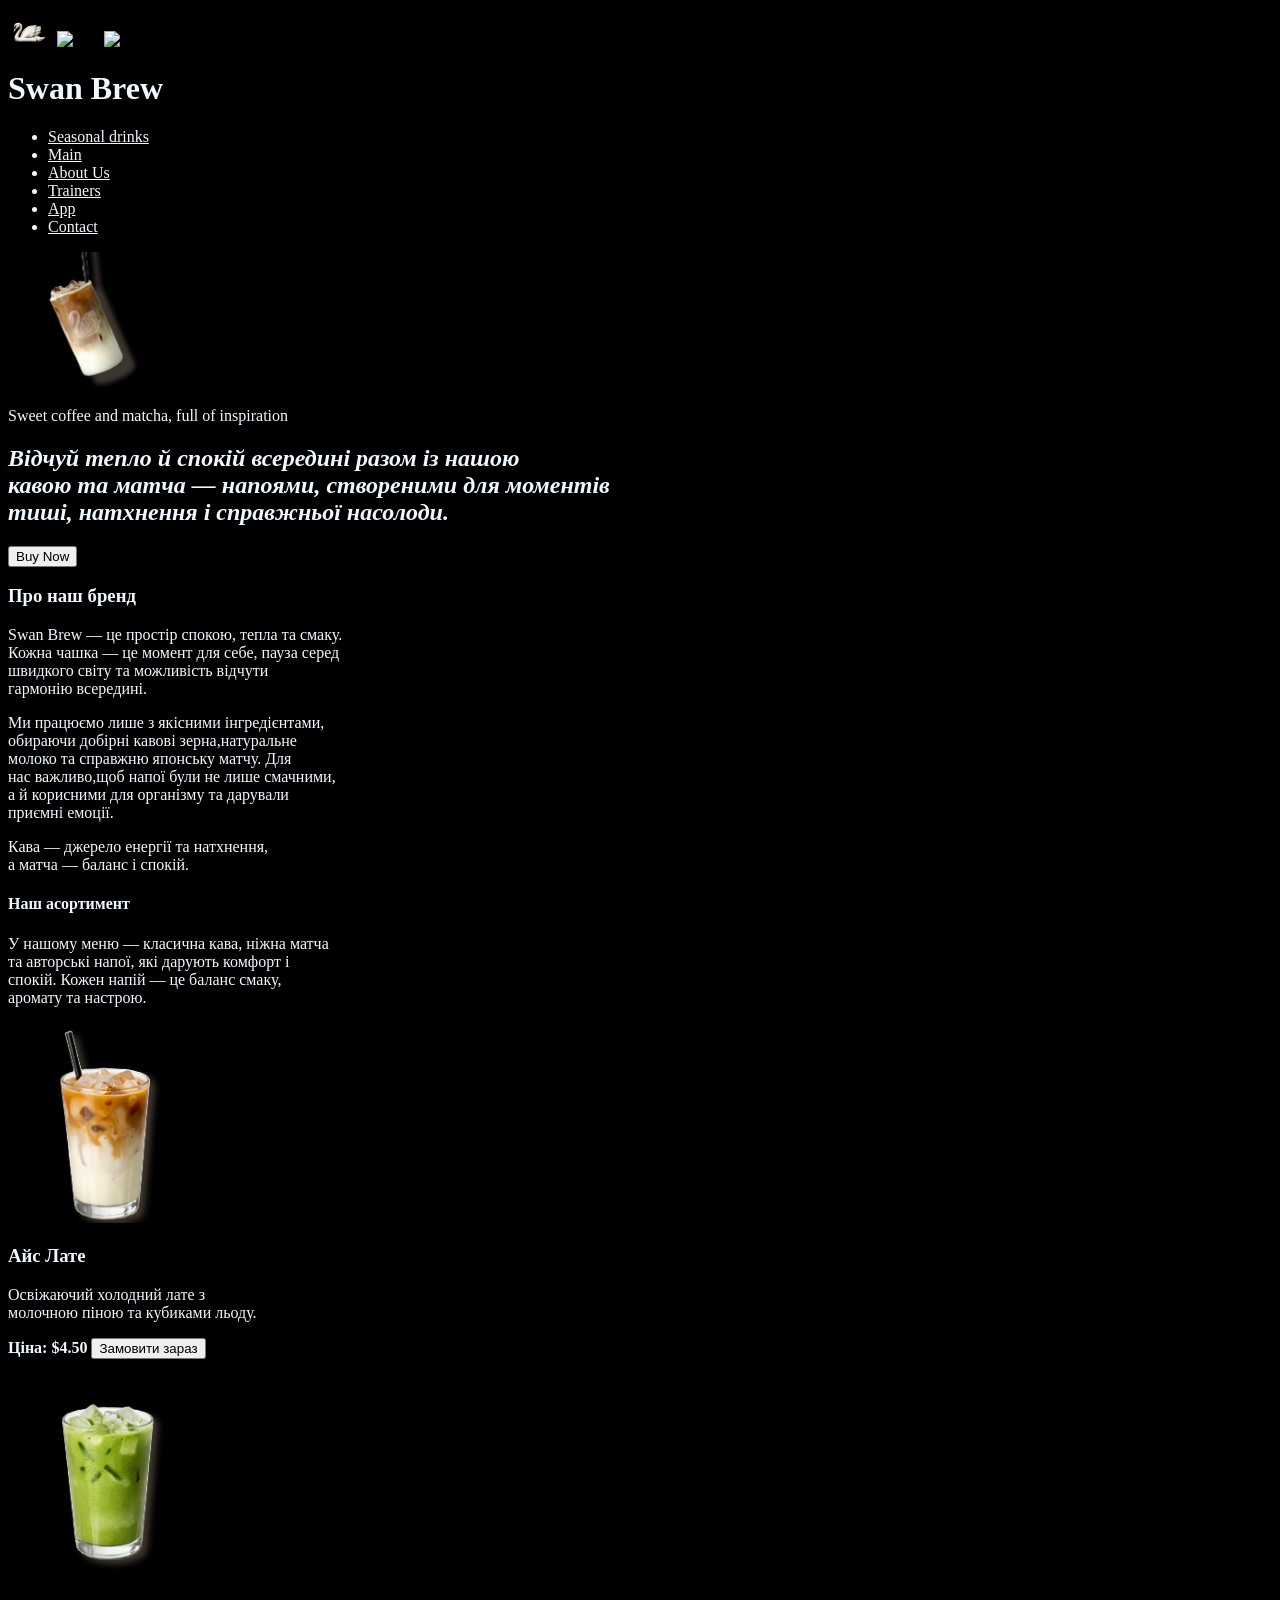
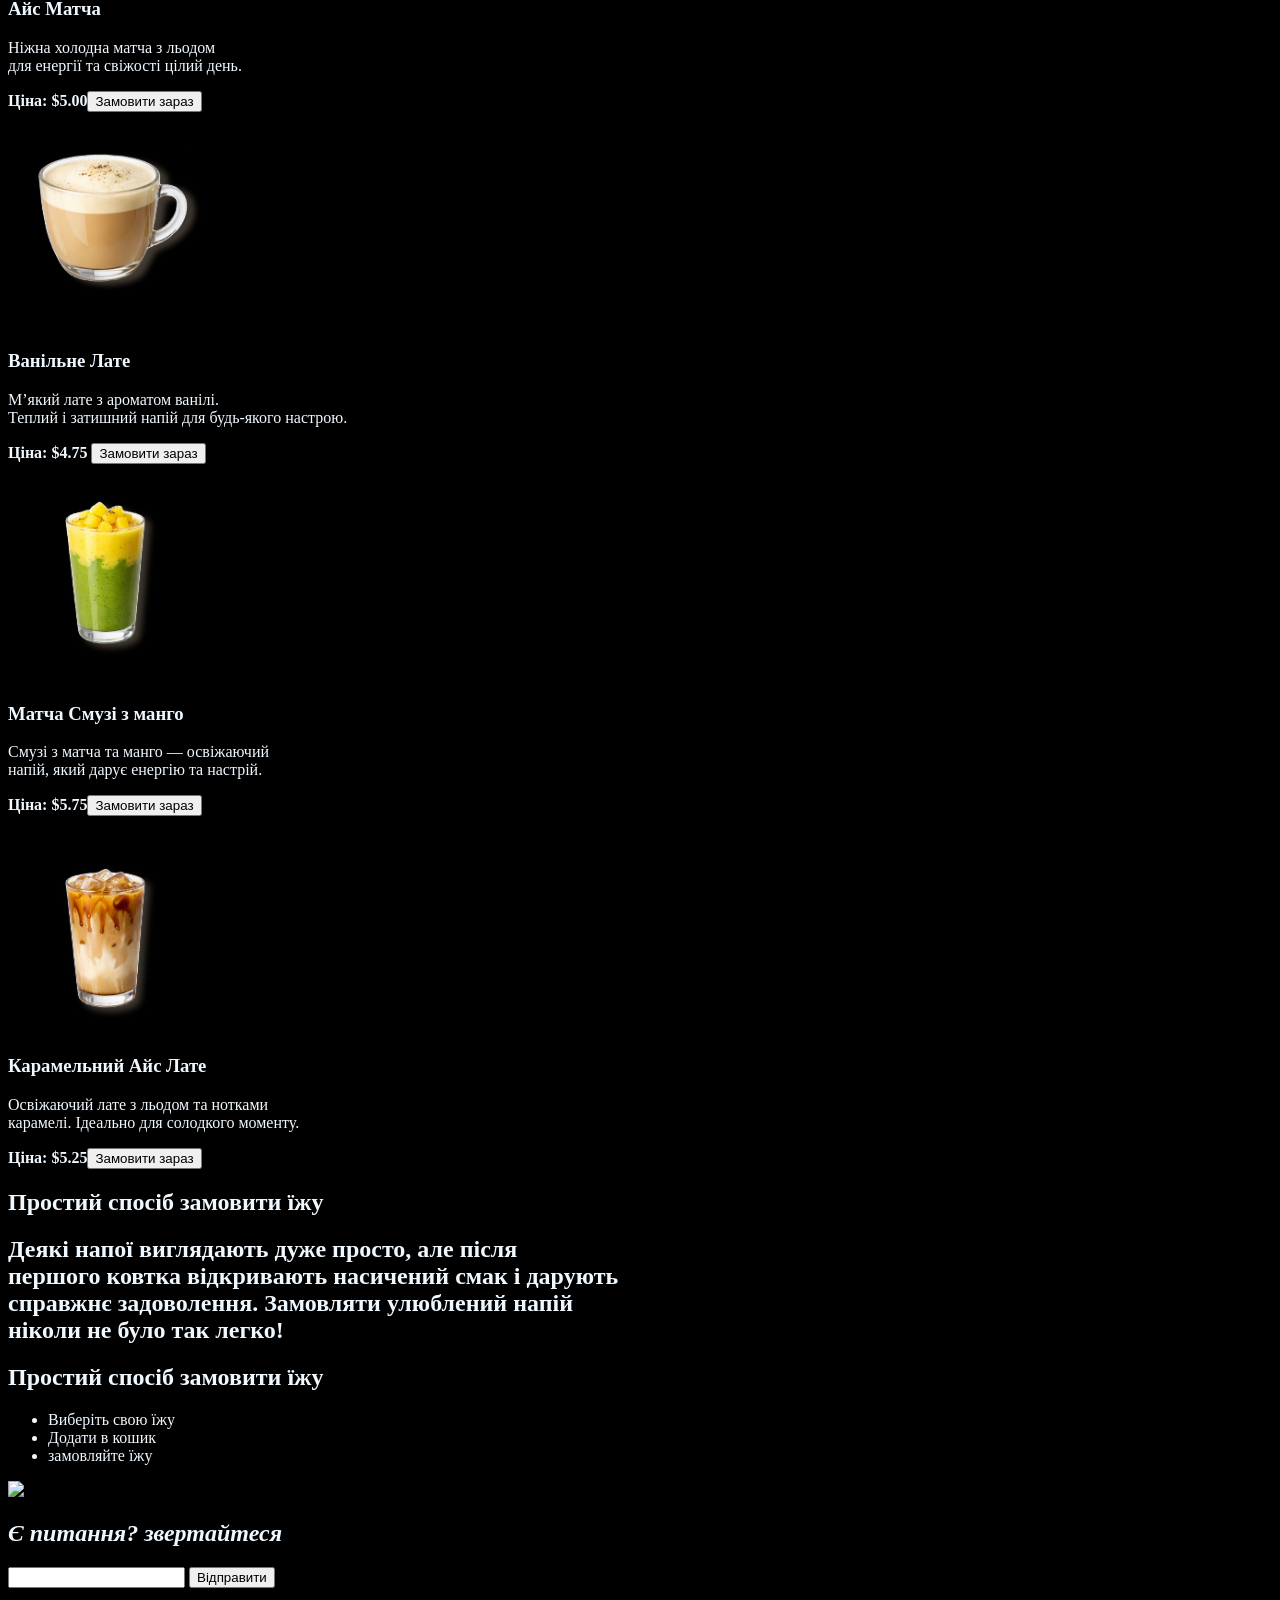
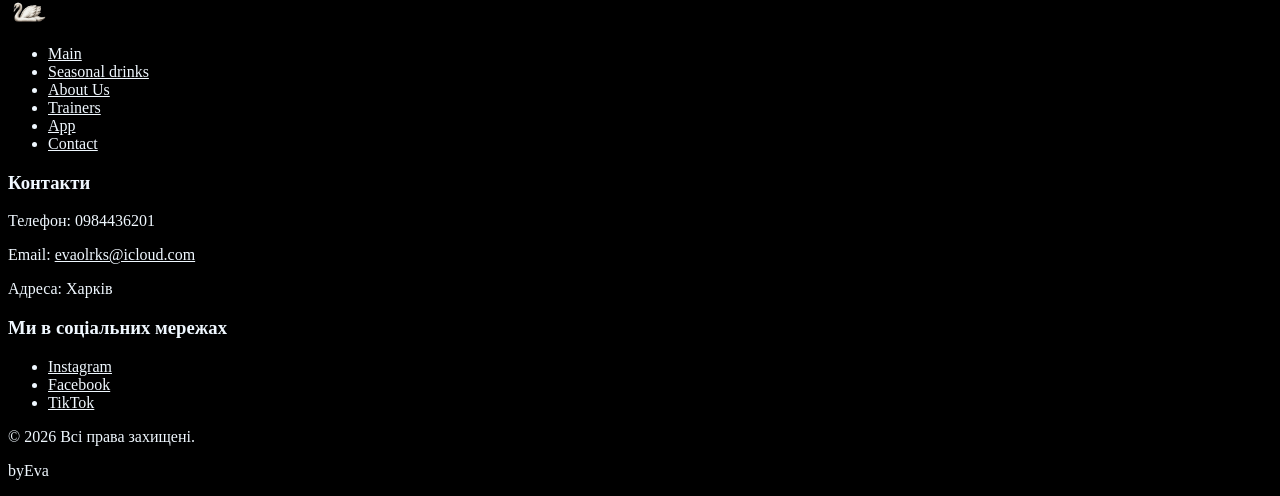
==== index.html @ 901956c5 "first commit" ====
<!DOCTYPE html>
<html lang="uk">

<head>
    <meta charset="UTF-8">
    <meta name="viewport" content="width=device-width, initial-scale=1.0">
    <title>Document</title>
    <style>
        body {
            background-color: black;
        }

        h1 {
            color: aliceblue;
        }

        li {
            color: aliceblue;
        }

        h2 {
            color: aliceblue;
        }

        h3 {
            color: aliceblue;
        }

        p {
            color: aliceblue;
        }

        h4 {
            color: aliceblue;
        }

        a {
            color: aliceblue;
        }
    </style>
</head>

<body>
    <header>
        <img src="./images/swanBrew.jpg" alt="Swan Brew" width="45">
        <img src="./images/navigation.pdf" alt="Nav">
        <img src="./images/socialMedia.pdf" alt="SocialMedia">
        <h1>Swan Brew</h1>
        <nav>
            <ul>
                <li><a href="seasonal.html">Seasonal drinks</a></li>
                <li><a href="#hero">Main</a></li>
                <li><a href="#about">About Us</a></li>
                <li><a href="#menu">Trainers</a></li>
                <li><a href="#app">App</a></li>
                <li><a href="#contact">Contact</a></li>
            </ul>
        </nav>
    </header>
    <main>
        <section id="hero">
            <img src="./images/logotype.jpg" alt="Чашка кави та матча з лебедем" width="150">
            <p>Sweet coffee and matcha, full of inspiration</p>
            <h2><em>Відчуй тепло й спокій всередині разом із нашою <br>
                    кавою та матча — напоями, створеними для моментів <br>
                    тиші, натхнення і справжньої насолоди.</em></h2>
            <a href="#products"></a>
            <button>Buy Now</button>
        </section>
        <section id="about">
            <h3>Про наш бренд</h3>
            <p>
                Swan Brew — це простір спокою, тепла та смаку. <br>
                Кожна чашка — це момент для себе, пауза серед <br>
                швидкого світу та можливість відчути <br>
                гармонію всередині.
            </p>
            <p>
                Ми працюємо лише з якісними інгредієнтами,<br>
                обираючи добірні кавові зерна,натуральне<br>
                молоко та справжню японську матчу. Для<br>
                нас важливо,щоб напої були не лише смачними, <br>
                а й корисними для організму та дарували <br>
                приємні емоції.
            </p>
            <p>
                Кава — джерело енергії та натхнення,<br>
                а матча — баланс і спокій.
            </p>
        </section>
        <section id="menu">
            <h4>Наш асортимент</h4>
            <p>
                У нашому меню — класична кава, ніжна матча <br>
                та авторські напої, які дарують комфорт і <br>
                спокій. Кожен напій — це баланс смаку,<br>
                аромату та настрою.
            </p>
            <article>
                <img src="./images/iceLatte.JPEG" alt="Чашка Айс Лате" width="200">
                <h3>Айс Лате</h3>
                <p>Освіжаючий холодний лате з <br>
                    молочною піною та кубиками льоду.</p>
                <p><strong>Ціна: $4.50 </strong><button>Замовити зараз</button></p>
            </article>
            <article>
                <img src="./images/icedMatchaLatte.JPEG" alt="Чашка Айс Матча" width="200">
                <h3>Айс Матча</h3>
                <p>Ніжна холодна матча з льодом <br>
                    для енергії та свіжості цілий день.</p>
                <p><strong>Ціна: $5.00</strong><button>Замовити зараз</button></p>
            </article>
            <article>
                <img src="./images/vanillaLatte.JPEG" alt="Чашка Ванільного Лате" width="200">
                <h3>Ванільне Лате</h3>
                <p>М’який лате з ароматом ванілі. <br>
                    Теплий і затишний напій для будь-якого настрою.</p>
                <p><strong>Ціна: $4.75 </strong><button>Замовити зараз</button></p>
            </article>
            <article>
                <img src="./images/matchaMangoSmothie.JPEG" alt="Матча смузі з манго" width="200">
                <h3>Матча Смузі з манго</h3>
                <p>Смузі з матча та манго — освіжаючий <br>
                    напій, який дарує енергію та настрій.</p>
                <p><strong>Ціна: $5.75</strong><button>Замовити зараз</button></p>
            </article>
            <article>
                <img src="./images/caramelIcedLatte.JPEG" alt="Карамельний Айс Лате" width="200">
                <h3>Карамельний Айс Лате</h3>
                <p>Освіжаючий лате з льодом та нотками <br>
                    карамелі. Ідеально для солодкого моменту.</p>
                <p><strong>Ціна: $5.25</strong><button>Замовити зараз</button></p>
            </article>
        </section>
        <section id="app">
            <h2>Простий спосіб замовити їжу</h2>
            <h2>Деякі напої виглядають дуже просто, але після <br>
                першого ковтка відкривають насичений смак і дарують<br>
                справжнє задоволення. Замовляти улюблений напій <br>
                ніколи не було так легко!</h2>
            <h2>Простий спосіб замовити їжу</h2>
            <ul>
                <li>Виберіть свою їжу</li>
                <li>Додати в кошик</li>
                <li>замовляйте їжу</li>
            </ul>
            <img src="./images/cta.pdf alt=" app store play store" width="250">
        </section>
        <form name="register-form">
            <h2> <em>Є питання? звертайтеся</em></h2>
            <label>
                <input type="text" name="enter your question">
            </label>
            <button type="submit">Відправити</button>
        </form>
    </main>
    <footer>
        <img src="./images/swanBrew.jpg" alt="logo" width="45">
        <nav>
            <ul>
                <li><a href="#hero">Main</a></li>
                <li><a href="#seasonal">Seasonal drinks</a></li>
                <li><a href="#about">About Us</a></li>
                <li><a href="#menu">Trainers</a></li>
                <li><a href="#app">App</a></li>
                <li><a href="#contact">Contact</a></li>
            </ul>
        </nav>
        <section id="contact">
            <h3>Контакти</h3>
            <p>Телефон: 0984436201</p>
            <p>Email: <a href="mailto:evaolrks@icloud.com">evaolrks@icloud.com</a></p>
            <p>Адреса: Харків</p>
        </section>
        <section id="social-media">
            <h3>Ми в соціальних мережах</h3>
            <ul>
                <li><a href="#">Instagram</a></li>
                <li><a href="#">Facebook</a></li>
                <li><a href="#">TikTok</a></li>
            </ul>
        </section>
        <p>&copy; 2026 Всі права захищені.</p>
        <p>byEva</p>
    </footer>
</body>

</html>
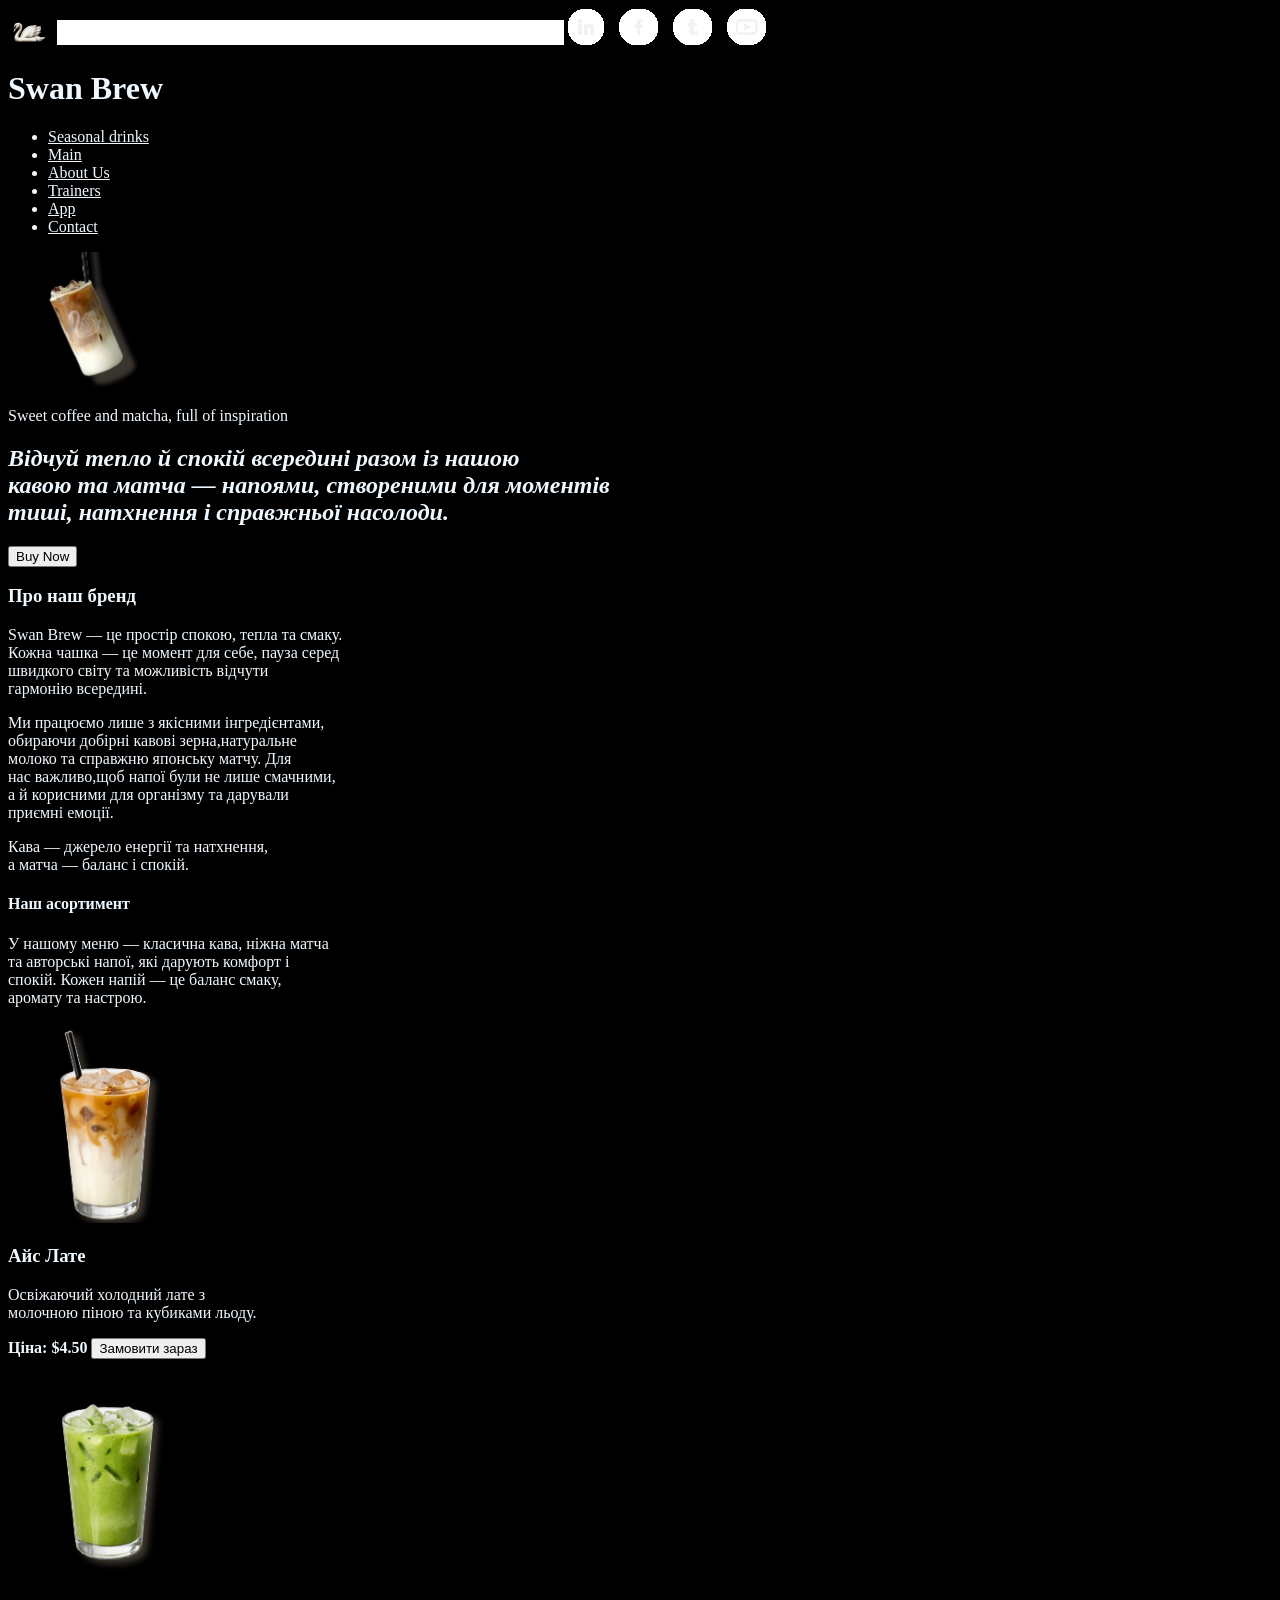
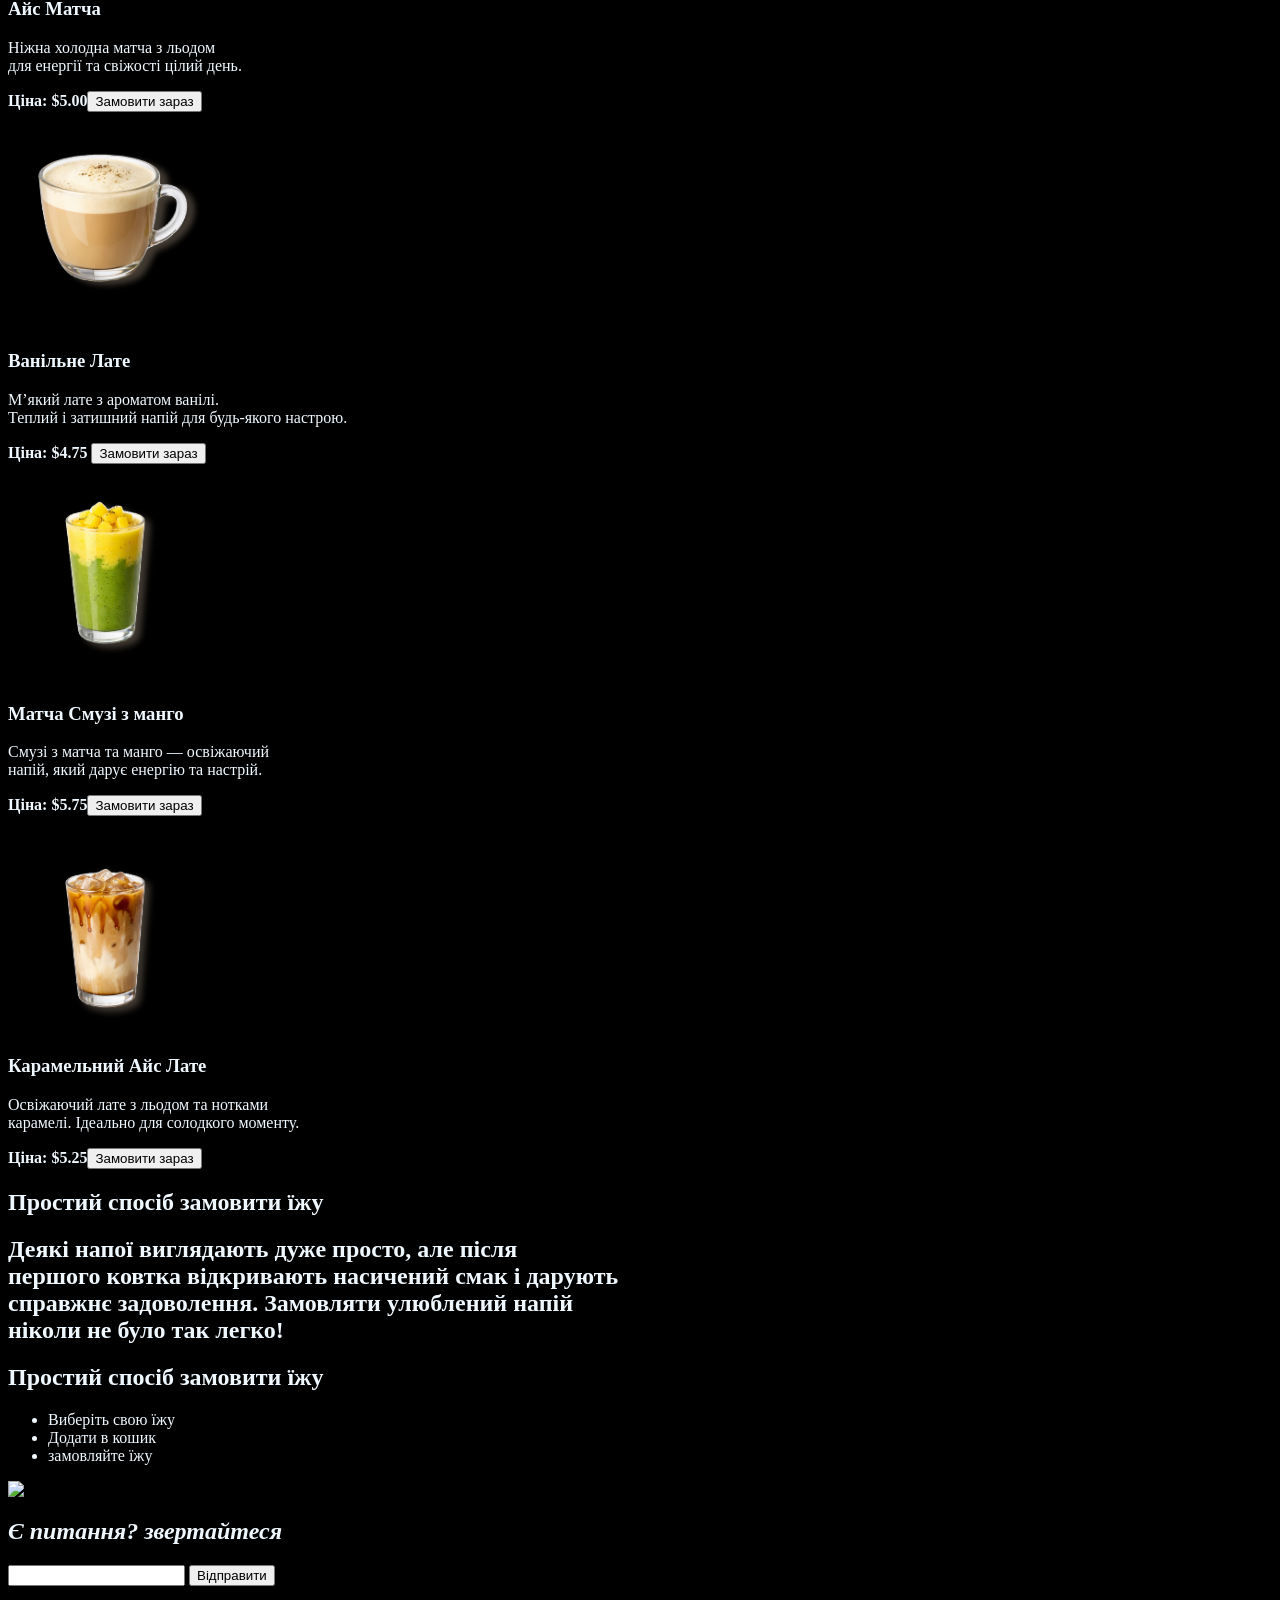
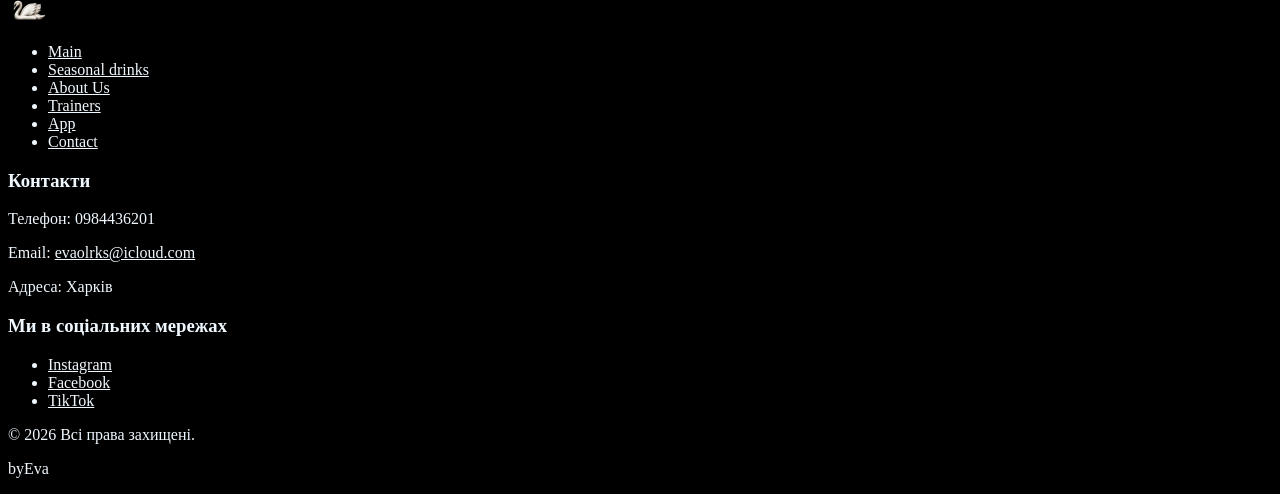
==== commit 99e85f42: "commit" ====
--- a/index.html
+++ b/index.html
@@ -43,8 +43,8 @@
 <body>
     <header>
         <img src="./images/swanBrew.jpg" alt="Swan Brew" width="45">
-        <img src="./images/navigation.pdf" alt="Nav">
-        <img src="./images/socialMedia.pdf" alt="SocialMedia">
+        <img src="./images/navigation.jpg" alt="Nav">
+        <img src="./images/socialMedia.jpg" alt="SocialMedia">
         <h1>Swan Brew</h1>
         <nav>
             <ul>
@@ -144,7 +144,7 @@
                 <li>Додати в кошик</li>
                 <li>замовляйте їжу</li>
             </ul>
-            <img src="./images/cta.pdf alt=" app store play store" width="250">
+            <img src="./images/cta.pdf alt=" alt="app store play store" width="250">
         </section>
         <form name="register-form">
             <h2> <em>Є питання? звертайтеся</em></h2>
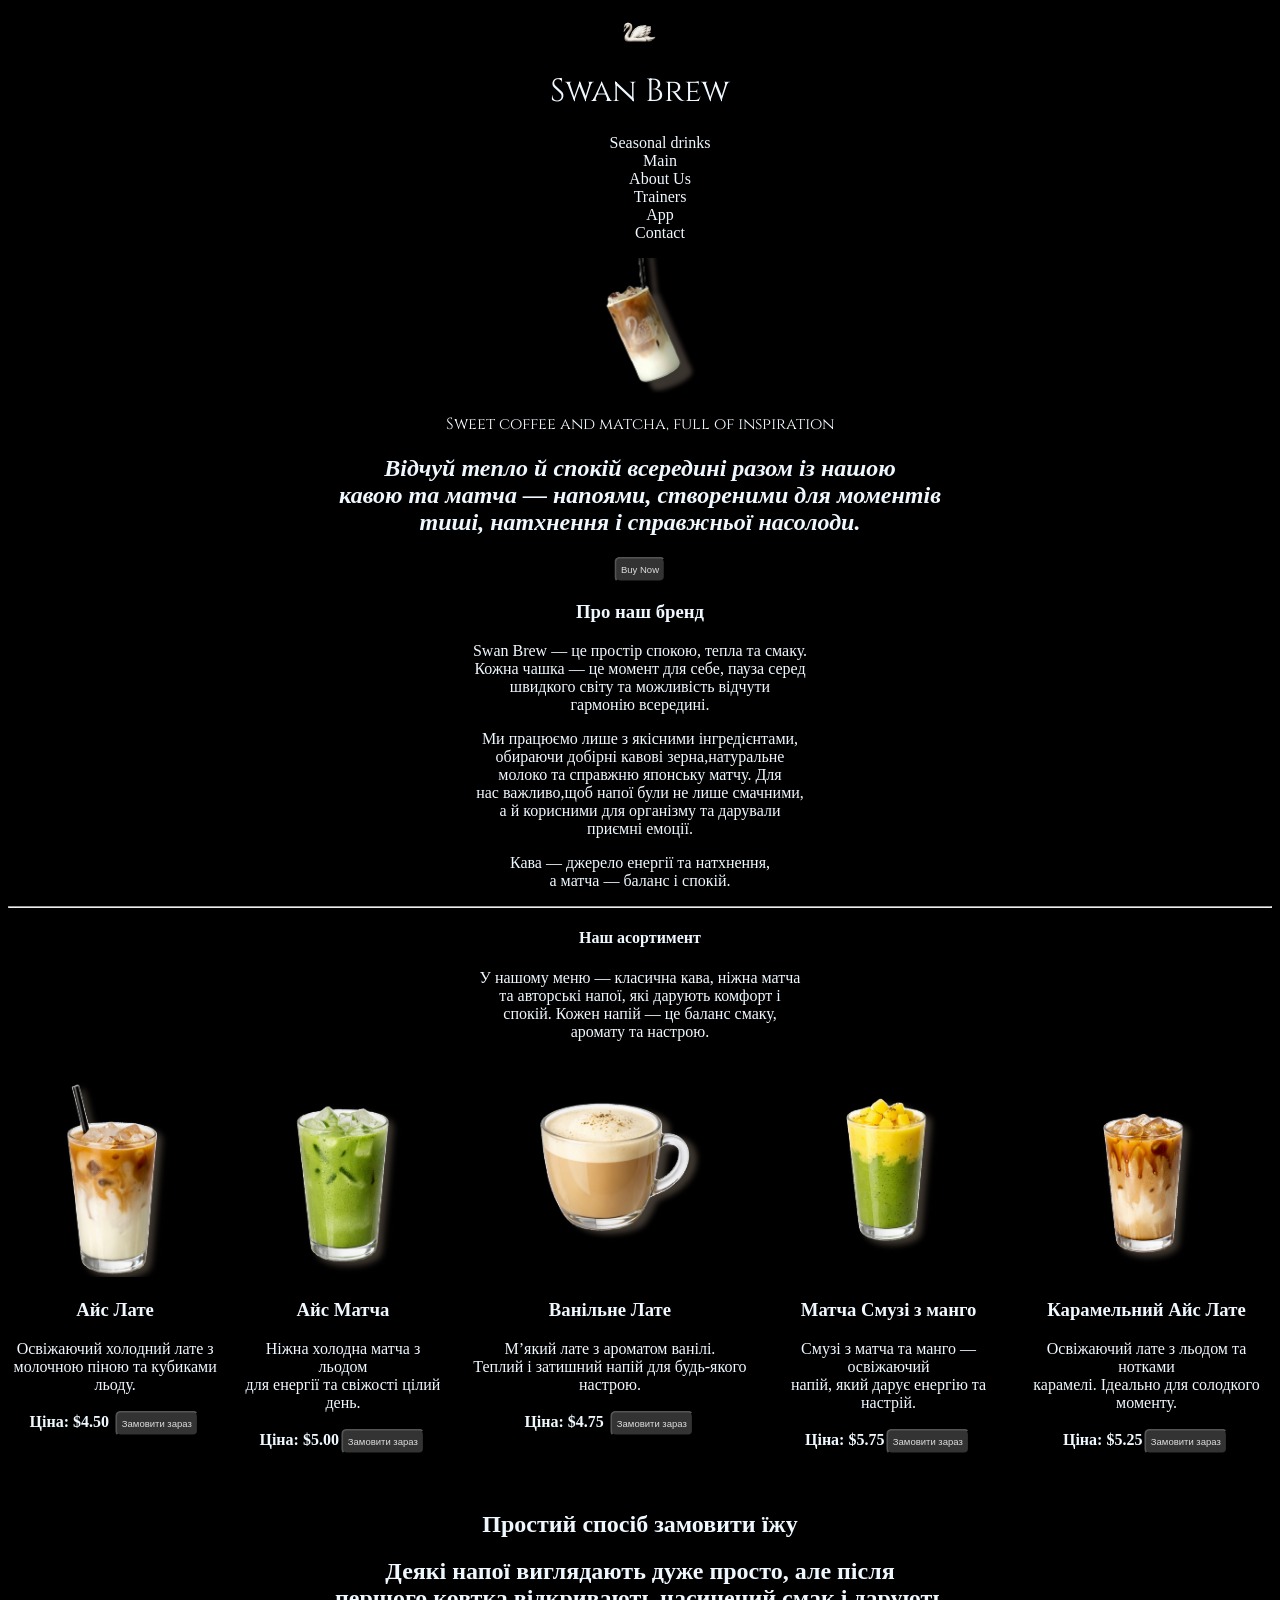
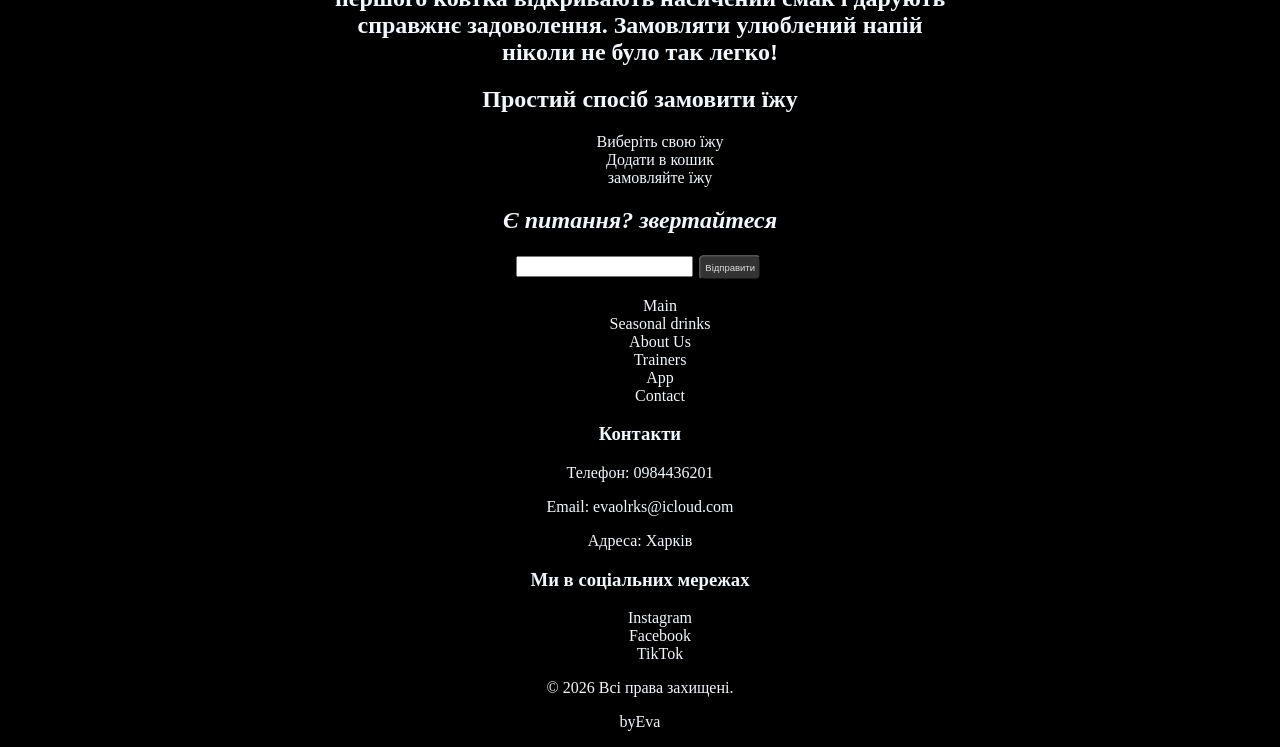
==== commit 4d1c6e34: "commit" ====
--- a/index.html
+++ b/index.html
@@ -4,49 +4,17 @@
 <head>
     <meta charset="UTF-8">
     <meta name="viewport" content="width=device-width, initial-scale=1.0">
-    <title>Document</title>
-    <style>
-        body {
-            background-color: black;
-        }
-
-        h1 {
-            color: aliceblue;
-        }
-
-        li {
-            color: aliceblue;
-        }
-
-        h2 {
-            color: aliceblue;
-        }
-
-        h3 {
-            color: aliceblue;
-        }
-
-        p {
-            color: aliceblue;
-        }
-
-        h4 {
-            color: aliceblue;
-        }
-
-        a {
-            color: aliceblue;
-        }
-    </style>
-</head>
+    <title>Swan Brew - Cafe</title>
+    <link rel="stylesheet" href="./style.css">
+<link href="https://fonts.googleapis.com/css2?family=Cinzel:wght@400..900&display=swap" rel="stylesheet">
 
 <body>
-    <header>
+
+    <header> 
         <img src="./images/swanBrew.jpg" alt="Swan Brew" width="45">
-        <img src="./images/navigation.jpg" alt="Nav">
-        <img src="./images/socialMedia.jpg" alt="SocialMedia">
+
         <h1>Swan Brew</h1>
-        <nav>
+      <nav>
             <ul>
                 <li><a href="seasonal.html">Seasonal drinks</a></li>
                 <li><a href="#hero">Main</a></li>
@@ -60,7 +28,7 @@
     <main>
         <section id="hero">
             <img src="./images/logotype.jpg" alt="Чашка кави та матча з лебедем" width="150">
-            <p>Sweet coffee and matcha, full of inspiration</p>
+            <p class="intro">Sweet coffee and matcha, full of inspiration</p>
             <h2><em>Відчуй тепло й спокій всередині разом із нашою <br>
                     кавою та матча — напоями, створеними для моментів <br>
                     тиші, натхнення і справжньої насолоди.</em></h2>
@@ -88,43 +56,44 @@
                 а матча — баланс і спокій.
             </p>
         </section>
-        <section id="menu">
-            <h4>Наш асортимент</h4>
+        <hr>
+        <section><h4>Наш асортимент</h4>
             <p>
                 У нашому меню — класична кава, ніжна матча <br>
                 та авторські напої, які дарують комфорт і <br>
                 спокій. Кожен напій — це баланс смаку,<br>
                 аромату та настрою.
-            </p>
-            <article>
+            </p></section>
+        <section id="menu">
+            <article class="product-card">
                 <img src="./images/iceLatte.JPEG" alt="Чашка Айс Лате" width="200">
                 <h3>Айс Лате</h3>
                 <p>Освіжаючий холодний лате з <br>
                     молочною піною та кубиками льоду.</p>
                 <p><strong>Ціна: $4.50 </strong><button>Замовити зараз</button></p>
             </article>
-            <article>
+            <article class="product-card">
                 <img src="./images/icedMatchaLatte.JPEG" alt="Чашка Айс Матча" width="200">
                 <h3>Айс Матча</h3>
                 <p>Ніжна холодна матча з льодом <br>
                     для енергії та свіжості цілий день.</p>
                 <p><strong>Ціна: $5.00</strong><button>Замовити зараз</button></p>
             </article>
-            <article>
+            <article class="product-card">
                 <img src="./images/vanillaLatte.JPEG" alt="Чашка Ванільного Лате" width="200">
                 <h3>Ванільне Лате</h3>
                 <p>М’який лате з ароматом ванілі. <br>
                     Теплий і затишний напій для будь-якого настрою.</p>
                 <p><strong>Ціна: $4.75 </strong><button>Замовити зараз</button></p>
             </article>
-            <article>
+            <article class="product-card">
                 <img src="./images/matchaMangoSmothie.JPEG" alt="Матча смузі з манго" width="200">
                 <h3>Матча Смузі з манго</h3>
                 <p>Смузі з матча та манго — освіжаючий <br>
                     напій, який дарує енергію та настрій.</p>
                 <p><strong>Ціна: $5.75</strong><button>Замовити зараз</button></p>
             </article>
-            <article>
+            <article class="product-card">
                 <img src="./images/caramelIcedLatte.JPEG" alt="Карамельний Айс Лате" width="200">
                 <h3>Карамельний Айс Лате</h3>
                 <p>Освіжаючий лате з льодом та нотками <br>
@@ -139,12 +108,13 @@
                 справжнє задоволення. Замовляти улюблений напій <br>
                 ніколи не було так легко!</h2>
             <h2>Простий спосіб замовити їжу</h2>
-            <ul>
+           <ul>
                 <li>Виберіть свою їжу</li>
                 <li>Додати в кошик</li>
                 <li>замовляйте їжу</li>
+           
             </ul>
-            <img src="./images/cta.pdf alt=" alt="app store play store" width="250">
+       
         </section>
         <form name="register-form">
             <h2> <em>Є питання? звертайтеся</em></h2>
@@ -154,12 +124,12 @@
             <button type="submit">Відправити</button>
         </form>
     </main>
-    <footer>
-        <img src="./images/swanBrew.jpg" alt="logo" width="45">
+    
+    <footer> 
         <nav>
             <ul>
                 <li><a href="#hero">Main</a></li>
-                <li><a href="#seasonal">Seasonal drinks</a></li>
+                <li><a href="seasonal.html">Seasonal drinks</a></li>
                 <li><a href="#about">About Us</a></li>
                 <li><a href="#menu">Trainers</a></li>
                 <li><a href="#app">App</a></li>
--- a/style.css
+++ b/style.css
@@ -0,0 +1,41 @@
+ body {
+  background-color: rgb(0, 0, 0);
+  text-align: center;
+  color: aliceblue;
+   }
+a {
+  color : aliceblue;
+  text-decoration: none;
+}
+ul li {
+  list-style: none;
+}
+ h1 {
+  color: aliceblue;
+  font-family: "Cinzel", serif;
+  font-weight: 400;
+  font-style: normal;
+ }
+  button {
+  background-color: rgb(31, 31, 31);
+  color: rgb(222, 220, 220);
+  padding: 6px 5px;
+  font-size: 10px;
+  border-radius: 6px;
+  background-color: #333;
+  transform: scale(0.95);
+}
+.intro{
+font-family: "Cinzel", serif;
+  font-weight: 400;
+  font-style: normal;
+}
+#menu {
+  display: flex;     
+  flex-wrap: nowrap;    
+  gap: 20px;          
+  padding: 20px 0;   
+}
+
+
+
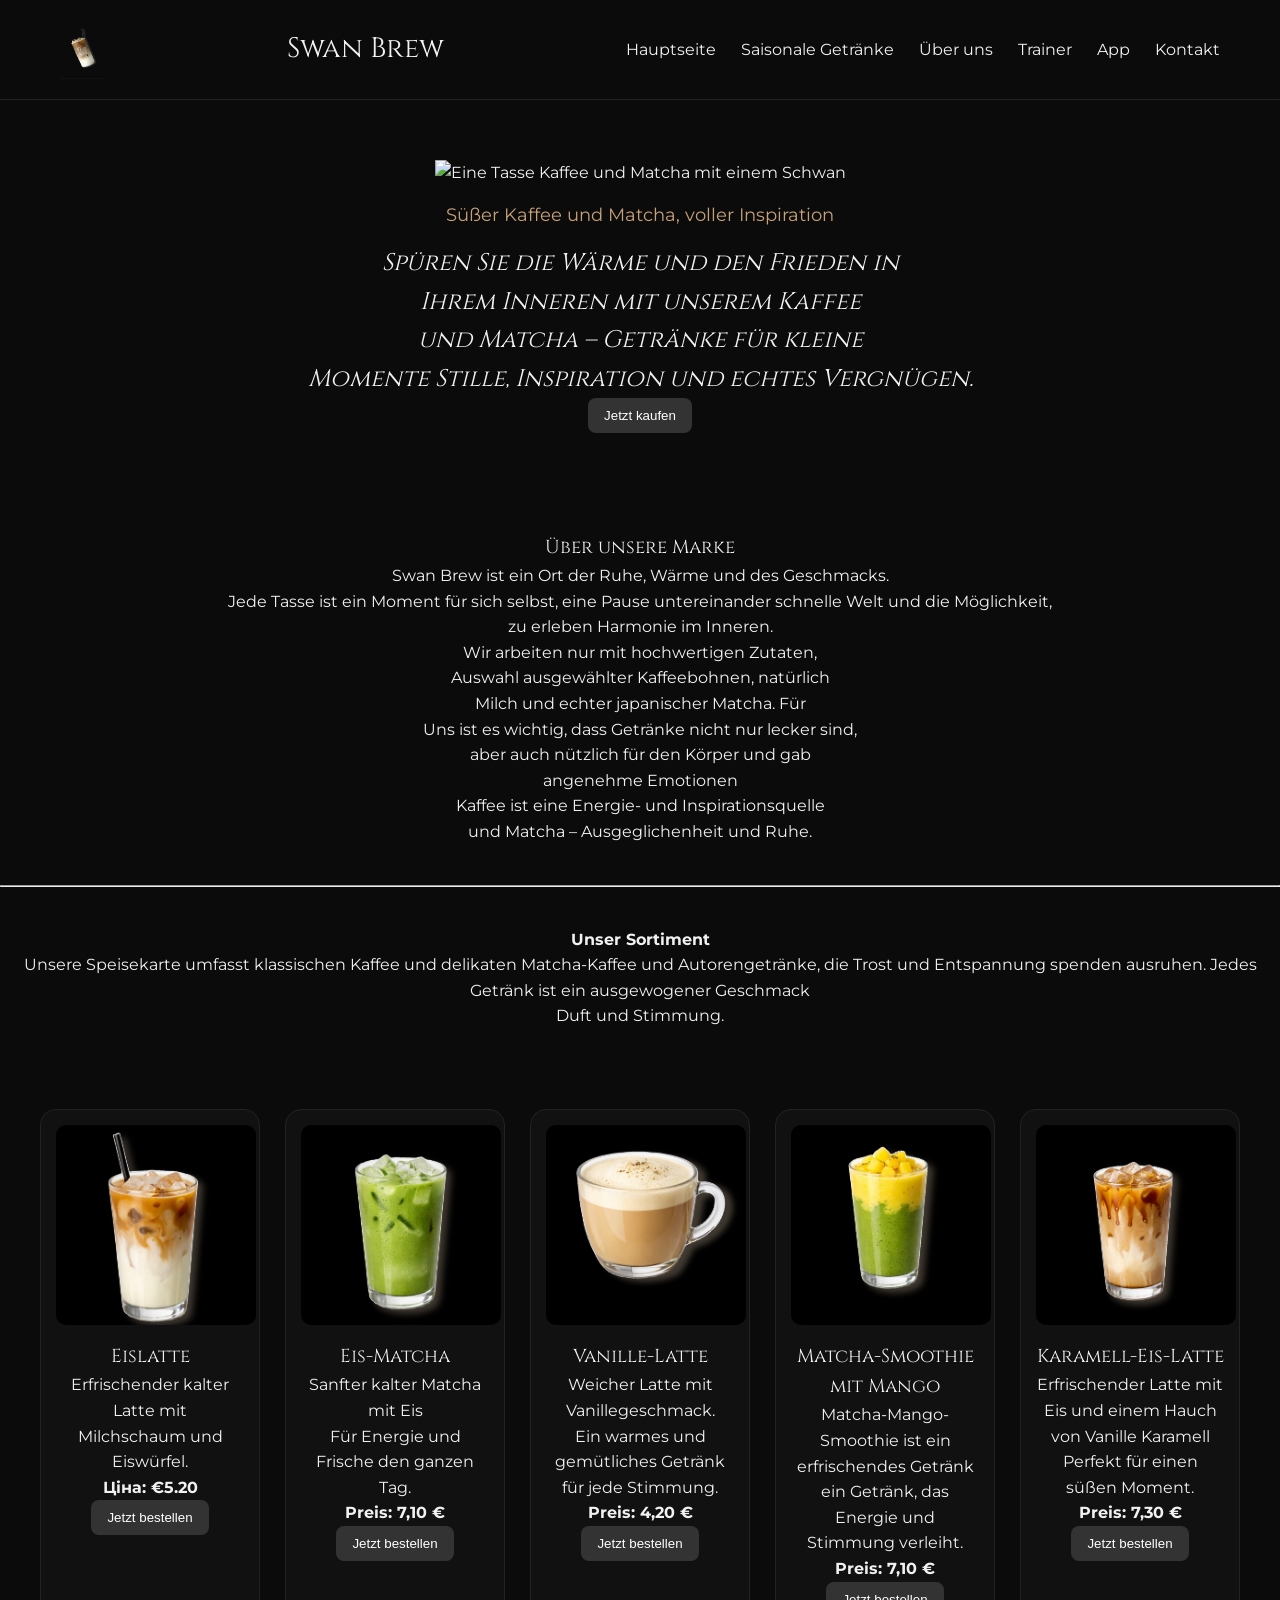
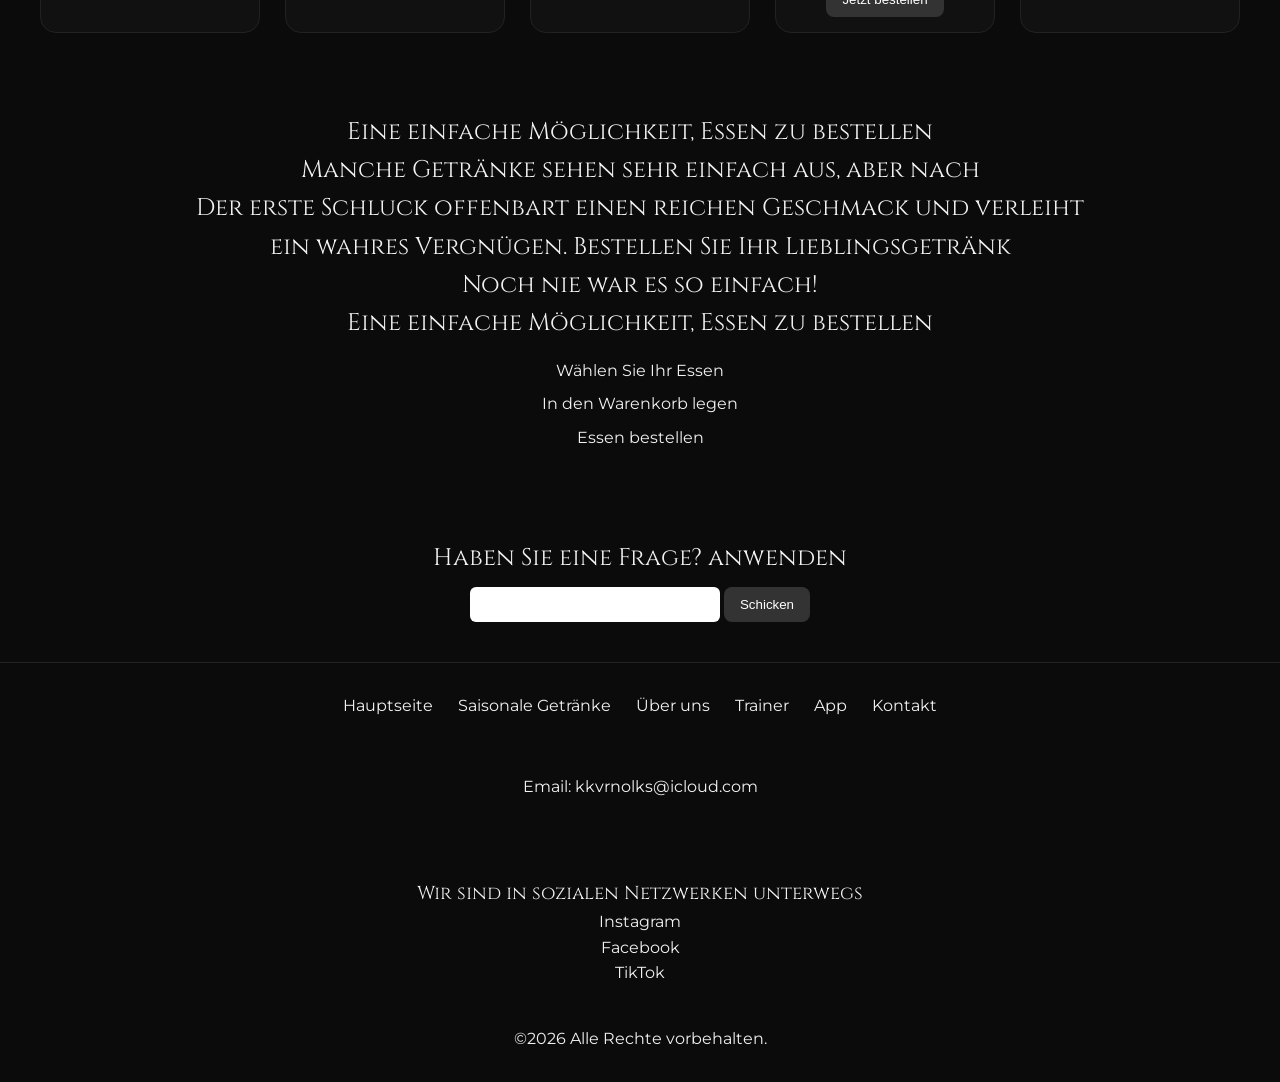
==== commit cd521958: "commit" ====
--- a/index.html
+++ b/index.html
@@ -6,152 +6,149 @@
     <meta name="viewport" content="width=device-width, initial-scale=1.0">
     <title>Swan Brew - Cafe</title>
     <link rel="stylesheet" href="./style.css">
-<link href="https://fonts.googleapis.com/css2?family=Cinzel:wght@400..900&display=swap" rel="stylesheet">
-
+<link href="https://fonts.googleapis.com/css2?family=Cinzel:wght@400..900&family=Montserrat:ital,wght@0,100..900;1,100..900&display=swap" rel="stylesheet">
+</head>
 <body>
-
+    
     <header> 
-        <img src="./images/swanBrew.jpg" alt="Swan Brew" width="45">
+        <img src="./images/logotype.JPEG" alt="Swan Brew" width="45">
 
         <h1>Swan Brew</h1>
       <nav>
             <ul>
-                <li><a href="seasonal.html">Seasonal drinks</a></li>
-                <li><a href="#hero">Main</a></li>
-                <li><a href="#about">About Us</a></li>
-                <li><a href="#menu">Trainers</a></li>
+                <li><a href="#hero">Hauptseite</a></li>
+                <li><a href="seasonal.html">Saisonale Getränke</a></li>
+                <li><a href="#about">Über uns</a></li>
+                <li><a href="#menu">Trainer</a></li>
                 <li><a href="#app">App</a></li>
-                <li><a href="#contact">Contact</a></li>
+                <li><a href="#contact">Kontakt</a></li>
             </ul>
         </nav>
     </header>
     <main>
         <section id="hero">
-            <img src="./images/logotype.jpg" alt="Чашка кави та матча з лебедем" width="150">
-            <p class="intro">Sweet coffee and matcha, full of inspiration</p>
-            <h2><em>Відчуй тепло й спокій всередині разом із нашою <br>
-                    кавою та матча — напоями, створеними для моментів <br>
-                    тиші, натхнення і справжньої насолоди.</em></h2>
+            <img src="./images/logotype.jpg" alt="Eine Tasse Kaffee und Matcha mit einem Schwan" width="150">
+            <p class="intro">Süßer Kaffee und Matcha, voller Inspiration</p>
+            <h2><em>Spüren Sie die Wärme und den Frieden in <br>
+                Ihrem Inneren mit unserem Kaffee<br>
+                und Matcha – Getränke für kleine <br>
+                Momente Stille, Inspiration und echtes Vergnügen.</em></h2>
             <a href="#products"></a>
-            <button>Buy Now</button>
+            <button>Jetzt kaufen</button>
         </section>
         <section id="about">
-            <h3>Про наш бренд</h3>
+            <h3>Über unsere Marke</h3>
             <p>
-                Swan Brew — це простір спокою, тепла та смаку. <br>
-                Кожна чашка — це момент для себе, пауза серед <br>
-                швидкого світу та можливість відчути <br>
-                гармонію всередині.
+                Swan Brew ist ein Ort der Ruhe, Wärme und des Geschmacks. <br>
+                Jede Tasse ist ein Moment für sich selbst, eine Pause untereinander
+                schnelle Welt und die Möglichkeit, <br>zu erleben
+                Harmonie im Inneren.
             </p>
             <p>
-                Ми працюємо лише з якісними інгредієнтами,<br>
-                обираючи добірні кавові зерна,натуральне<br>
-                молоко та справжню японську матчу. Для<br>
-                нас важливо,щоб напої були не лише смачними, <br>
-                а й корисними для організму та дарували <br>
-                приємні емоції.
+                Wir arbeiten nur mit hochwertigen Zutaten,<br>
+                Auswahl ausgewählter Kaffeebohnen, natürlich<br>
+                Milch und echter japanischer Matcha. Für<br>
+                Uns ist es wichtig, dass Getränke nicht nur lecker sind, <br>
+                aber auch nützlich für den Körper und gab <br>
+                angenehme Emotionen
             </p>
             <p>
-                Кава — джерело енергії та натхнення,<br>
-                а матча — баланс і спокій.
+               Kaffee ist eine Energie- und Inspirationsquelle<br>
+                und Matcha – Ausgeglichenheit und Ruhe.
             </p>
         </section>
         <hr>
-        <section><h4>Наш асортимент</h4>
+        <section><h4>Unser Sortiment</h4>
             <p>
-                У нашому меню — класична кава, ніжна матча <br>
-                та авторські напої, які дарують комфорт і <br>
-                спокій. Кожен напій — це баланс смаку,<br>
-                аромату та настрою.
+                Unsere Speisekarte umfasst klassischen Kaffee und delikaten Matcha-Kaffee
+                und Autorengetränke, die Trost und Entspannung spenden
+                ausruhen. Jedes Getränk ist ein ausgewogener Geschmack<br>
+                Duft und Stimmung.
             </p></section>
         <section id="menu">
             <article class="product-card">
-                <img src="./images/iceLatte.JPEG" alt="Чашка Айс Лате" width="200">
-                <h3>Айс Лате</h3>
-                <p>Освіжаючий холодний лате з <br>
-                    молочною піною та кубиками льоду.</p>
-                <p><strong>Ціна: $4.50 </strong><button>Замовити зараз</button></p>
+                <img src="./images/iceLatte.JPEG" alt="Eislatte" width="200">
+                <h3>Eislatte</h3>
+                <p>Erfrischender kalter Latte mit <br>
+                    Milchschaum und Eiswürfel.</p>
+                <p><strong>Ціна: €5.20 </strong><button>Jetzt bestellen</button></p>
             </article>
             <article class="product-card">
-                <img src="./images/icedMatchaLatte.JPEG" alt="Чашка Айс Матча" width="200">
-                <h3>Айс Матча</h3>
-                <p>Ніжна холодна матча з льодом <br>
-                    для енергії та свіжості цілий день.</p>
-                <p><strong>Ціна: $5.00</strong><button>Замовити зараз</button></p>
+                <img src="./images/icedMatchaLatte.JPEG" alt="Eis-Matcha" width="200">
+                <h3>Eis-Matcha</h3>
+                <p>Sanfter kalter Matcha mit Eis <br>
+                    Für Energie und Frische den ganzen Tag.</p>
+                <p><strong>Preis: 7,10 €</strong><button>Jetzt bestellen</button></p>
             </article>
             <article class="product-card">
-                <img src="./images/vanillaLatte.JPEG" alt="Чашка Ванільного Лате" width="200">
-                <h3>Ванільне Лате</h3>
-                <p>М’який лате з ароматом ванілі. <br>
-                    Теплий і затишний напій для будь-якого настрою.</p>
-                <p><strong>Ціна: $4.75 </strong><button>Замовити зараз</button></p>
+                <img src="./images/vanillaLatte.JPEG" alt="Vanille-Latte" width="200">
+                <h3>Vanille-Latte</h3>
+                <p>Weicher Latte mit Vanillegeschmack. <br>
+                    Ein warmes und gemütliches Getränk für jede Stimmung.</p>
+                <p><strong>Preis: 4,20 €</strong><button>Jetzt bestellen</button></p>
             </article>
             <article class="product-card">
-                <img src="./images/matchaMangoSmothie.JPEG" alt="Матча смузі з манго" width="200">
-                <h3>Матча Смузі з манго</h3>
-                <p>Смузі з матча та манго — освіжаючий <br>
-                    напій, який дарує енергію та настрій.</p>
-                <p><strong>Ціна: $5.75</strong><button>Замовити зараз</button></p>
+                <img src="./images/matchaMangoSmothie.JPEG" alt="Matcha-Mango-Smoothie" width="200">
+                <h3>Matcha-Smoothie mit Mango</h3>
+                <p>Matcha-Mango-Smoothie ist ein erfrischendes Getränk
+                    ein Getränk, das Energie und Stimmung verleiht.</p>
+                <p><strong>Preis: 7,10 €</strong><button>Jetzt bestellen</button></p>
             </article>
             <article class="product-card">
-                <img src="./images/caramelIcedLatte.JPEG" alt="Карамельний Айс Лате" width="200">
-                <h3>Карамельний Айс Лате</h3>
-                <p>Освіжаючий лате з льодом та нотками <br>
-                    карамелі. Ідеально для солодкого моменту.</p>
-                <p><strong>Ціна: $5.25</strong><button>Замовити зараз</button></p>
+                <img src="./images/caramelIcedLatte.JPEG" alt="Karamell-Eis-Latte" width="200">
+                <h3>Karamell-Eis-Latte</h3>
+                <p>Erfrischender Latte mit Eis und einem Hauch von Vanille
+                    Karamell Perfekt für einen süßen Moment.</p>
+                <p><strong>Preis: 7,30 €</strong><button>Jetzt bestellen</button></p>
             </article>
         </section>
         <section id="app">
-            <h2>Простий спосіб замовити їжу</h2>
-            <h2>Деякі напої виглядають дуже просто, але після <br>
-                першого ковтка відкривають насичений смак і дарують<br>
-                справжнє задоволення. Замовляти улюблений напій <br>
-                ніколи не було так легко!</h2>
-            <h2>Простий спосіб замовити їжу</h2>
+            <h2>Eine einfache Möglichkeit, Essen zu bestellen</h2>
+            <h2>Manche Getränke sehen sehr einfach aus, aber nach <br>
+                Der erste Schluck offenbart einen reichen Geschmack und verleiht<br>
+                ein wahres Vergnügen. Bestellen Sie Ihr Lieblingsgetränk <br>
+                Noch nie war es so einfach!</h2>
+            <h2>Eine einfache Möglichkeit, Essen zu bestellen</h2>
            <ul>
-                <li>Виберіть свою їжу</li>
-                <li>Додати в кошик</li>
-                <li>замовляйте їжу</li>
+                <li>Wählen Sie Ihr Essen</li>
+                <li>In den Warenkorb legen</li>
+                <li>Essen bestellen</li>
            
             </ul>
        
         </section>
         <form name="register-form">
-            <h2> <em>Є питання? звертайтеся</em></h2>
+            <h2>Haben Sie eine Frage? anwenden</h2>
             <label>
                 <input type="text" name="enter your question">
             </label>
-            <button type="submit">Відправити</button>
+            <button type="submit">Schicken</button>
         </form>
     </main>
     
     <footer> 
         <nav>
             <ul>
-                <li><a href="#hero">Main</a></li>
-                <li><a href="seasonal.html">Seasonal drinks</a></li>
-                <li><a href="#about">About Us</a></li>
-                <li><a href="#menu">Trainers</a></li>
+                <li><a href="#hero">Hauptseite</a></li>
+                <li><a href="seasonal.html">Saisonale Getränke</a></li>
+                <li><a href="#about">Über uns</a></li>
+                <li><a href="#menu">Trainer</a></li>
                 <li><a href="#app">App</a></li>
-                <li><a href="#contact">Contact</a></li>
+                <li><a href="#contact">Kontakt</a></li>
             </ul>
         </nav>
         <section id="contact">
-            <h3>Контакти</h3>
-            <p>Телефон: 0984436201</p>
-            <p>Email: <a href="mailto:evaolrks@icloud.com">evaolrks@icloud.com</a></p>
-            <p>Адреса: Харків</p>
+            <p>Email: <a href="mailto:kkvrnolks@icloud.com">kkvrnolks@icloud.com</a></p>
         </section>
         <section id="social-media">
-            <h3>Ми в соціальних мережах</h3>
+            <h3>Wir sind in sozialen Netzwerken unterwegs</h3>
             <ul>
                 <li><a href="#">Instagram</a></li>
                 <li><a href="#">Facebook</a></li>
                 <li><a href="#">TikTok</a></li>
             </ul>
         </section>
-        <p>&copy; 2026 Всі права захищені.</p>
-        <p>byEva</p>
+       <p>&copy;2026 Alle Rechte vorbehalten.</p>
     </footer>
 </body>
 
--- a/style.css
+++ b/style.css
@@ -1,41 +1,185 @@
- body {
-  background-color: rgb(0, 0, 0);
-  text-align: center;
-  color: aliceblue;
-   }
-a {
-  color : aliceblue;
-  text-decoration: none;
-}
-ul li {
-  list-style: none;
-}
- h1 {
-  color: aliceblue;
-  font-family: "Cinzel", serif;
-  font-weight: 400;
-  font-style: normal;
- }
-  button {
-  background-color: rgb(31, 31, 31);
-  color: rgb(222, 220, 220);
-  padding: 6px 5px;
-  font-size: 10px;
-  border-radius: 6px;
-  background-color: #333;
-  transform: scale(0.95);
-}
-.intro{
-font-family: "Cinzel", serif;
-  font-weight: 400;
-  font-style: normal;
-}
-#menu {
-  display: flex;     
-  flex-wrap: nowrap;    
-  gap: 20px;          
-  padding: 20px 0;   
+
+* {
+  margin: 0;
+  padding: 0;
+  box-sizing: border-box;
 }
 
 
+body {
+  font-family: "Montserrat", sans-serif;
+  background-color: #0b0b0b;
+  color: #f1f1f1;
+  line-height: 1.6;
+}
 
+
+a {
+  color: #f1f1f1;
+  text-decoration: none;
+  transition: 0.2s;
+}
+
+a:hover {
+  color: #c7a17a;
+}
+
+
+ul {
+  list-style: none;
+}
+
+
+h1, h2, h3 {
+  font-family: "Cinzel", serif;
+  font-weight: 400;
+}
+
+
+header {
+  display: flex;
+  align-items: center;
+  justify-content: space-between;
+  padding: 20px 60px;
+  border-bottom: 1px solid #222;
+}
+
+header h1 {
+  font-size: 28px;
+}
+
+
+nav ul {
+  display: flex;
+  gap: 25px;
+}
+
+
+#hero {
+  text-align: center;
+  padding: 60px 20px;
+}
+
+.intro {
+  margin: 15px 0;
+  font-size: 18px;
+  color: #c7a17a;
+}
+
+
+button {
+  background-color: #333;
+  color: #fff;
+  padding: 10px 16px;
+  border-radius: 8px;
+  border: none;
+  cursor: pointer;
+  transition: 0.3s;
+}
+
+button:hover {
+  background-color: #c7a17a;
+  color: #000;
+  transform: scale(1.05);
+}
+
+#menu, .products {
+  display: flex;
+  flex-wrap: wrap;
+  gap: 25px;
+  justify-content: center;
+  padding: 40px 20px;
+}
+.seasonal-section{
+display: flex;
+justify-content: space-around;
+}
+
+.product-card {
+  background-color: #111;
+  padding: 15px;
+  border-radius: 16px;
+  width: 220px;
+  text-align: center;
+  transition: 0.3s;
+  border: 1px solid #222;
+}
+
+.product-card:hover {
+  transform: translateY(-8px);
+  border-color: #c7a17a;
+}
+
+
+.product-card img {
+  border-radius: 10px;
+  margin-bottom: 10px;
+}
+
+
+.badge {
+  background-color: #c7a17a;
+  color: #000;
+  font-size: 10px;
+  padding: 4px 8px;
+  border-radius: 6px;
+  display: inline-block;
+  margin-bottom: 8px;
+}
+
+
+section {
+  padding: 40px 20px;
+  text-align: center;
+}
+
+
+#app ul {
+  margin-top: 15px;
+}
+
+#app li {
+  margin: 8px 0;
+}
+
+
+form {
+  text-align: center;
+  padding: 40px 20px;
+}
+
+input {
+  padding: 10px;
+  border-radius: 6px;
+  border: none;
+  margin-top: 10px;
+  width: 250px;
+}
+
+
+footer {
+  border-top: 1px solid #222;
+  padding: 30px 20px;
+  text-align: center;
+}
+
+footer nav ul {
+  justify-content: center;
+  margin-bottom: 15px;
+}
+
+@media (max-width: 768px) {
+  header {
+    flex-direction: column;
+    gap: 15px;
+  }
+
+  nav ul {
+    flex-wrap: wrap;
+    justify-content: center;
+  }
+
+  .product-card {
+    width: 90%;
+  }
+}
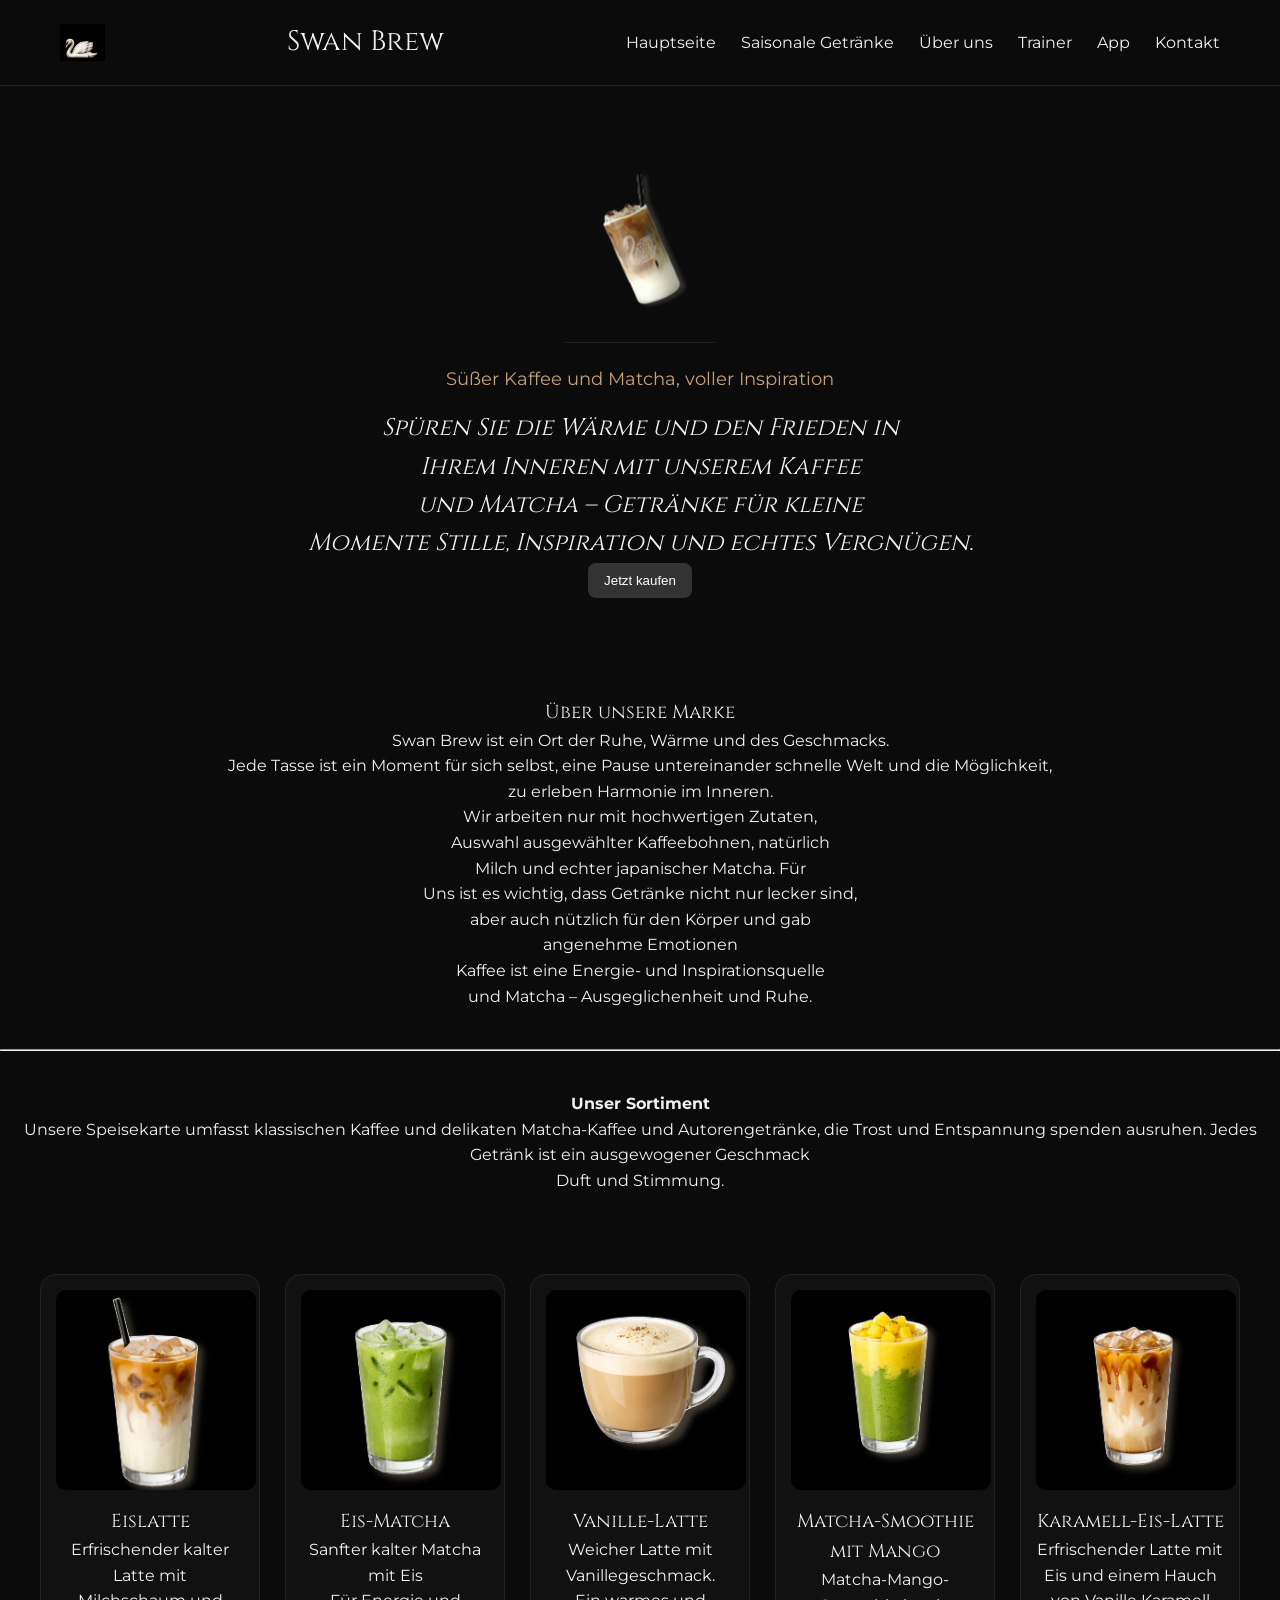
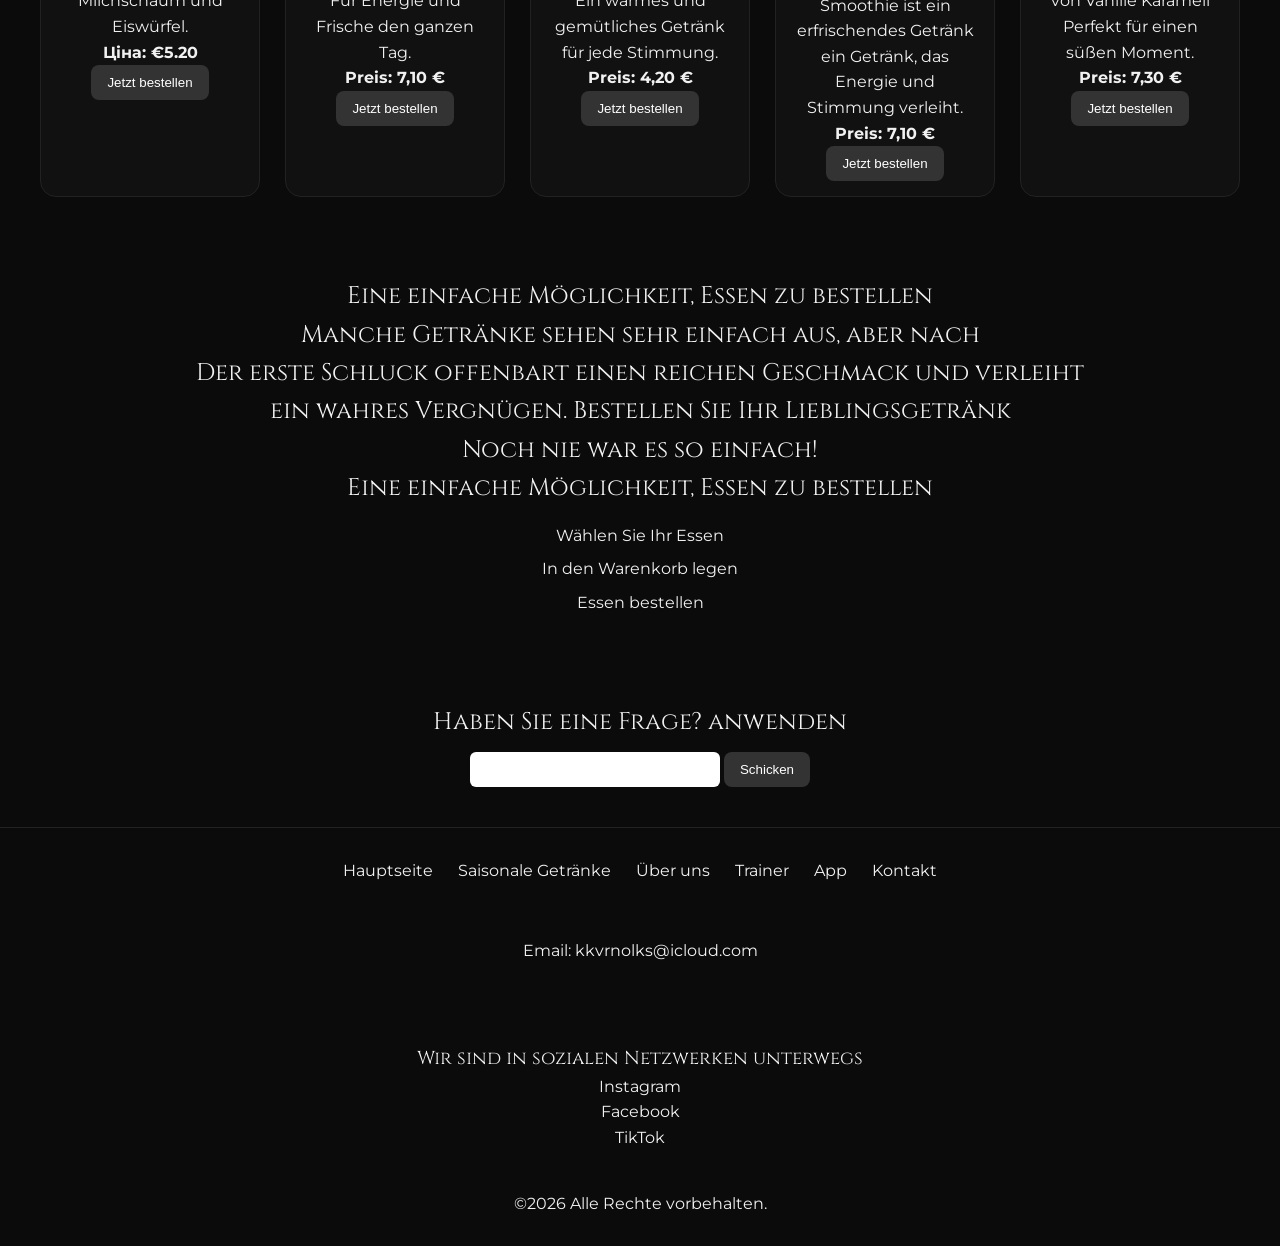
==== commit f7272913: "commit" ====
--- a/index.html
+++ b/index.html
@@ -11,7 +11,7 @@
 <body>
     
     <header> 
-        <img src="./images/logotype.JPEG" alt="Swan Brew" width="45">
+        <img src="./images/swanBrew.jpg" alt="Swan Brew" width="45">
 
         <h1>Swan Brew</h1>
       <nav>
@@ -27,7 +27,7 @@
     </header>
     <main>
         <section id="hero">
-            <img src="./images/logotype.jpg" alt="Eine Tasse Kaffee und Matcha mit einem Schwan" width="150">
+            <img src="./images/logotype.JPEG" alt="Eine Tasse Kaffee und Matcha mit einem Schwan" width="150">
             <p class="intro">Süßer Kaffee und Matcha, voller Inspiration</p>
             <h2><em>Spüren Sie die Wärme und den Frieden in <br>
                 Ihrem Inneren mit unserem Kaffee<br>
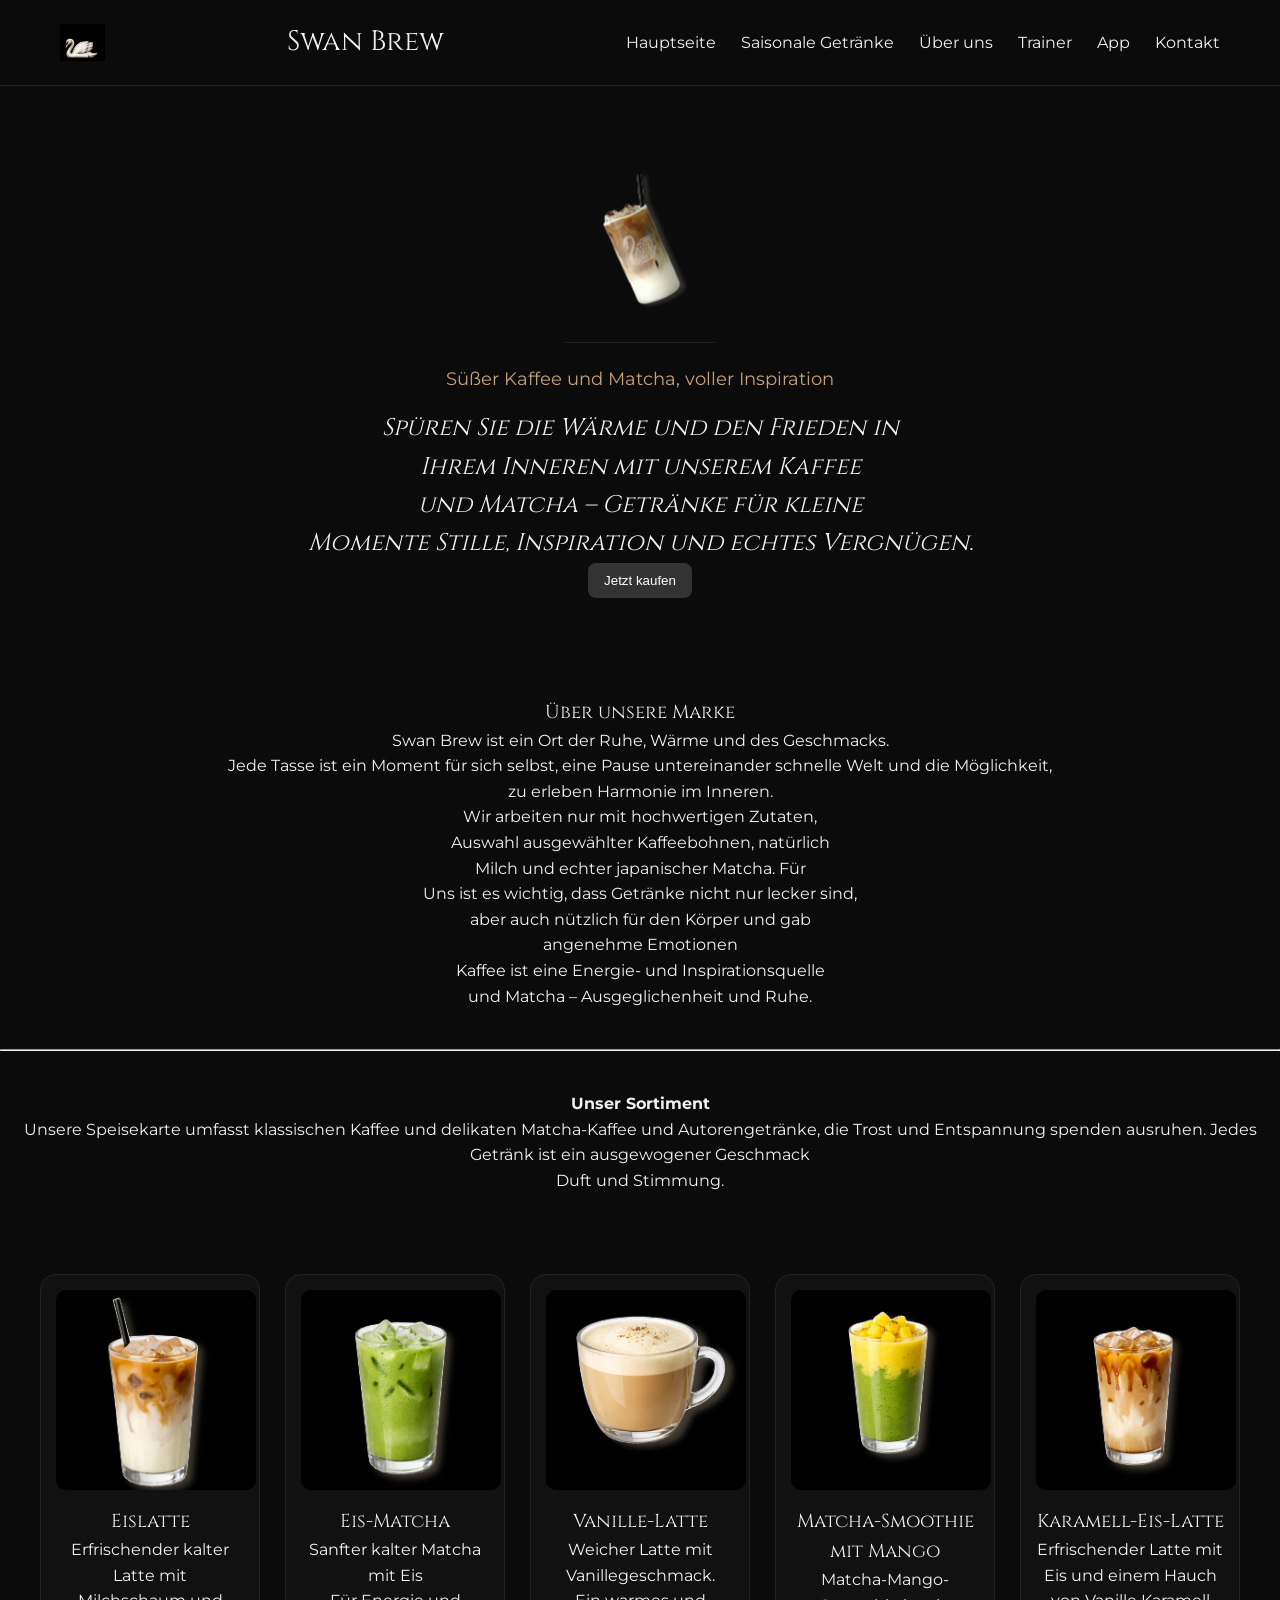
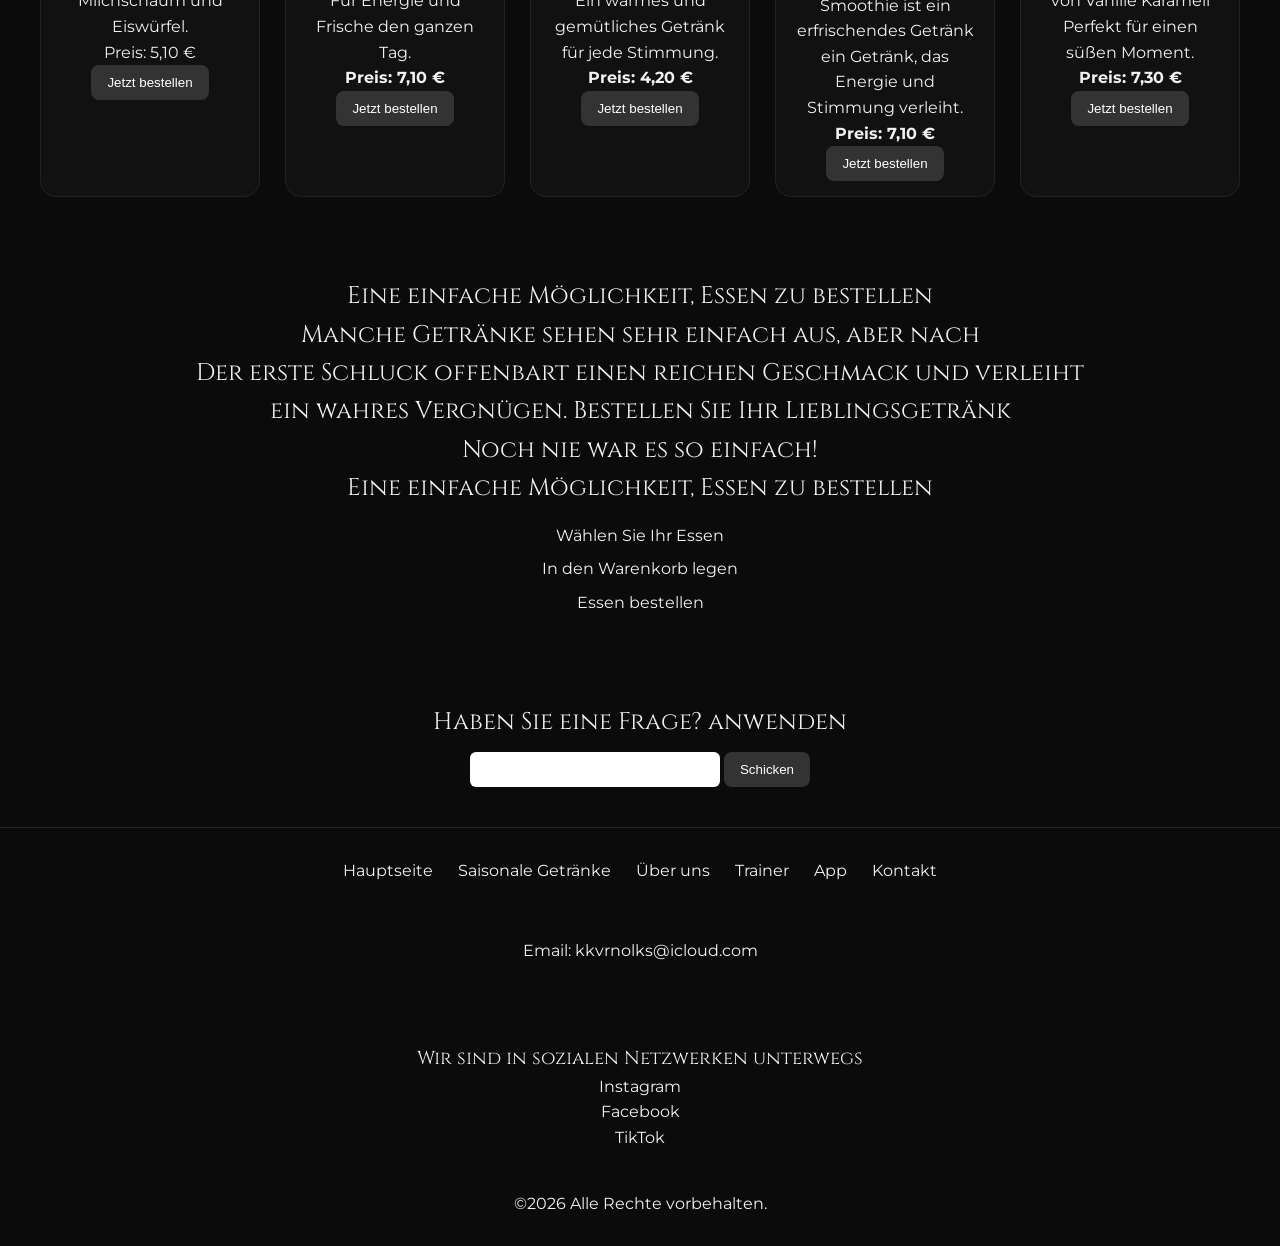
==== commit 61e7e043: "commit" ====
--- a/index.html
+++ b/index.html
@@ -71,7 +71,7 @@
                 <h3>Eislatte</h3>
                 <p>Erfrischender kalter Latte mit <br>
                     Milchschaum und Eiswürfel.</p>
-                <p><strong>Ціна: €5.20 </strong><button>Jetzt bestellen</button></p>
+                <p>Preis: 5,10 €<button>Jetzt bestellen</button></p>
             </article>
             <article class="product-card">
                 <img src="./images/icedMatchaLatte.JPEG" alt="Eis-Matcha" width="200">
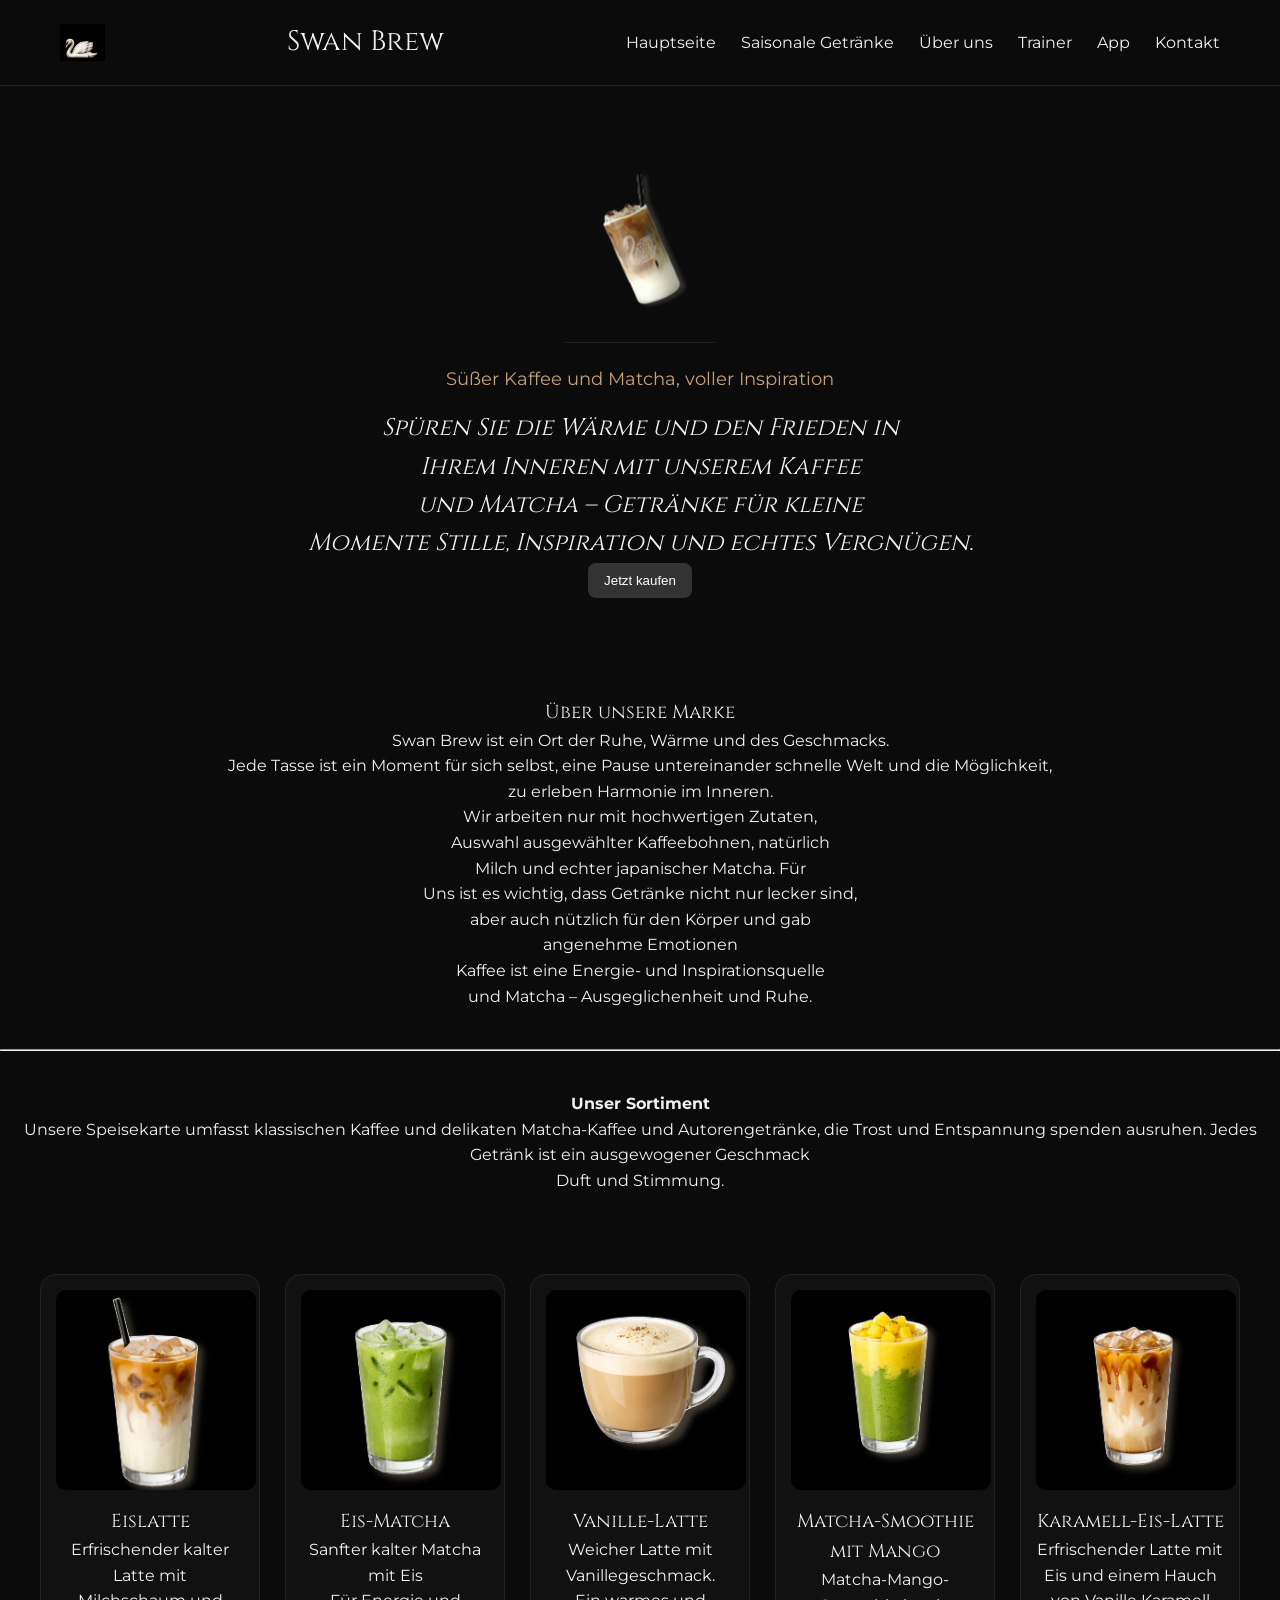
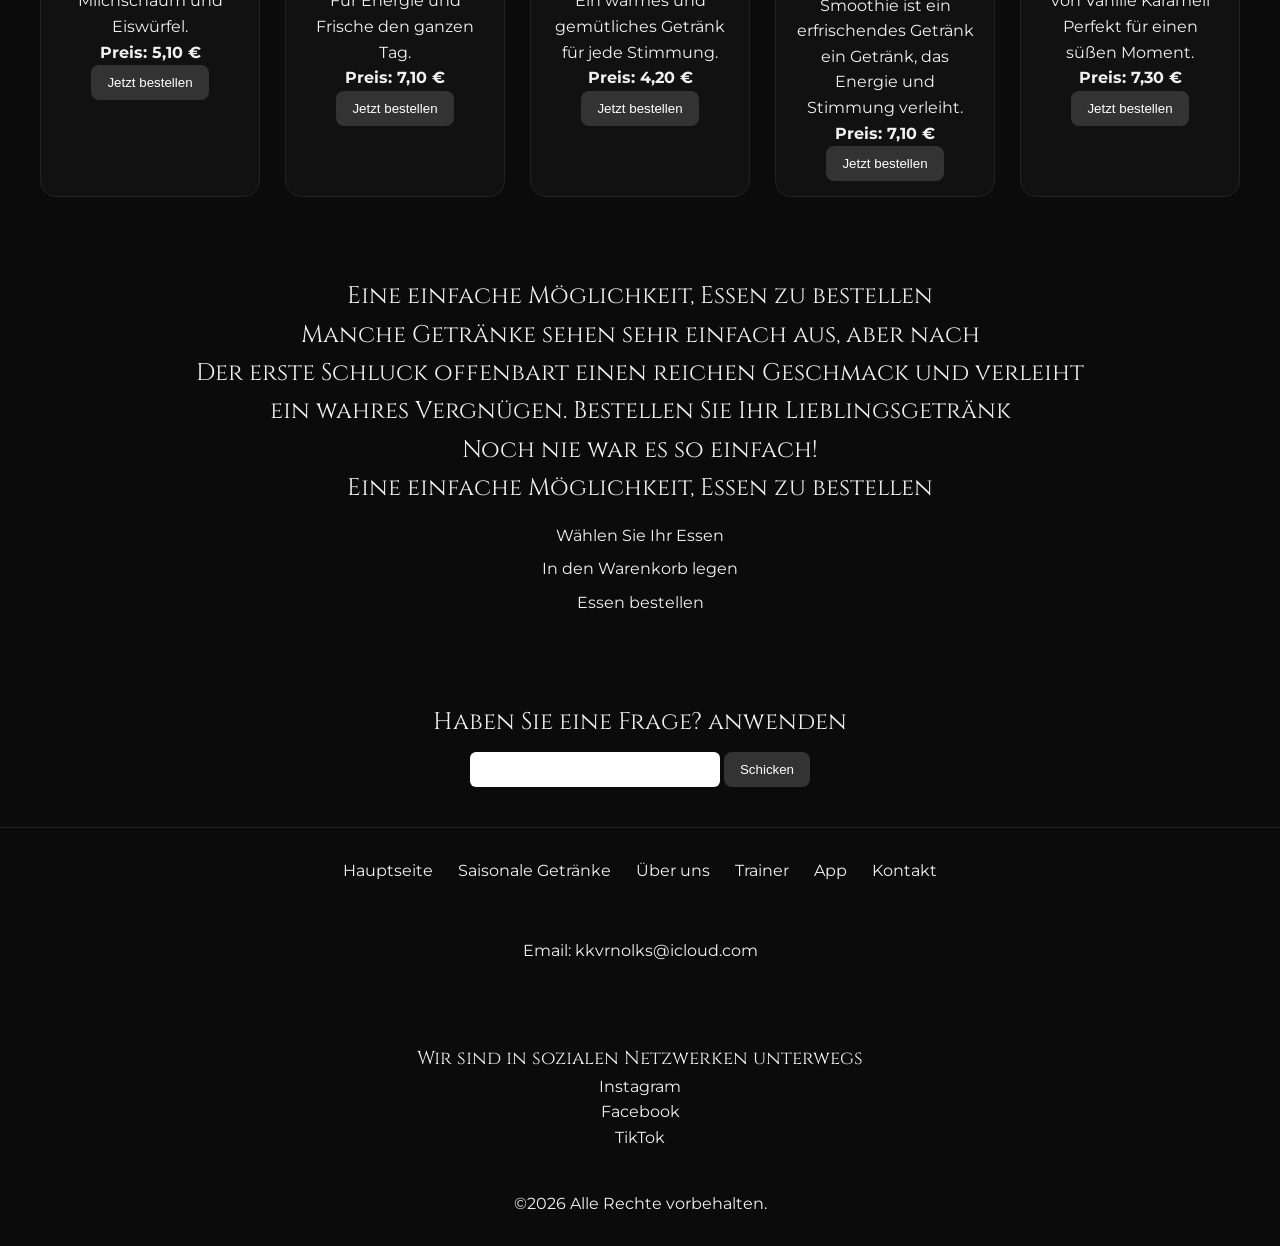
==== commit 0f532980: "commit" ====
--- a/index.html
+++ b/index.html
@@ -71,7 +71,7 @@
                 <h3>Eislatte</h3>
                 <p>Erfrischender kalter Latte mit <br>
                     Milchschaum und Eiswürfel.</p>
-                <p>Preis: 5,10 €<button>Jetzt bestellen</button></p>
+                <p><strong>Preis: 5,10 €</strong><button>Jetzt bestellen</button></p>
             </article>
             <article class="product-card">
                 <img src="./images/icedMatchaLatte.JPEG" alt="Eis-Matcha" width="200">
